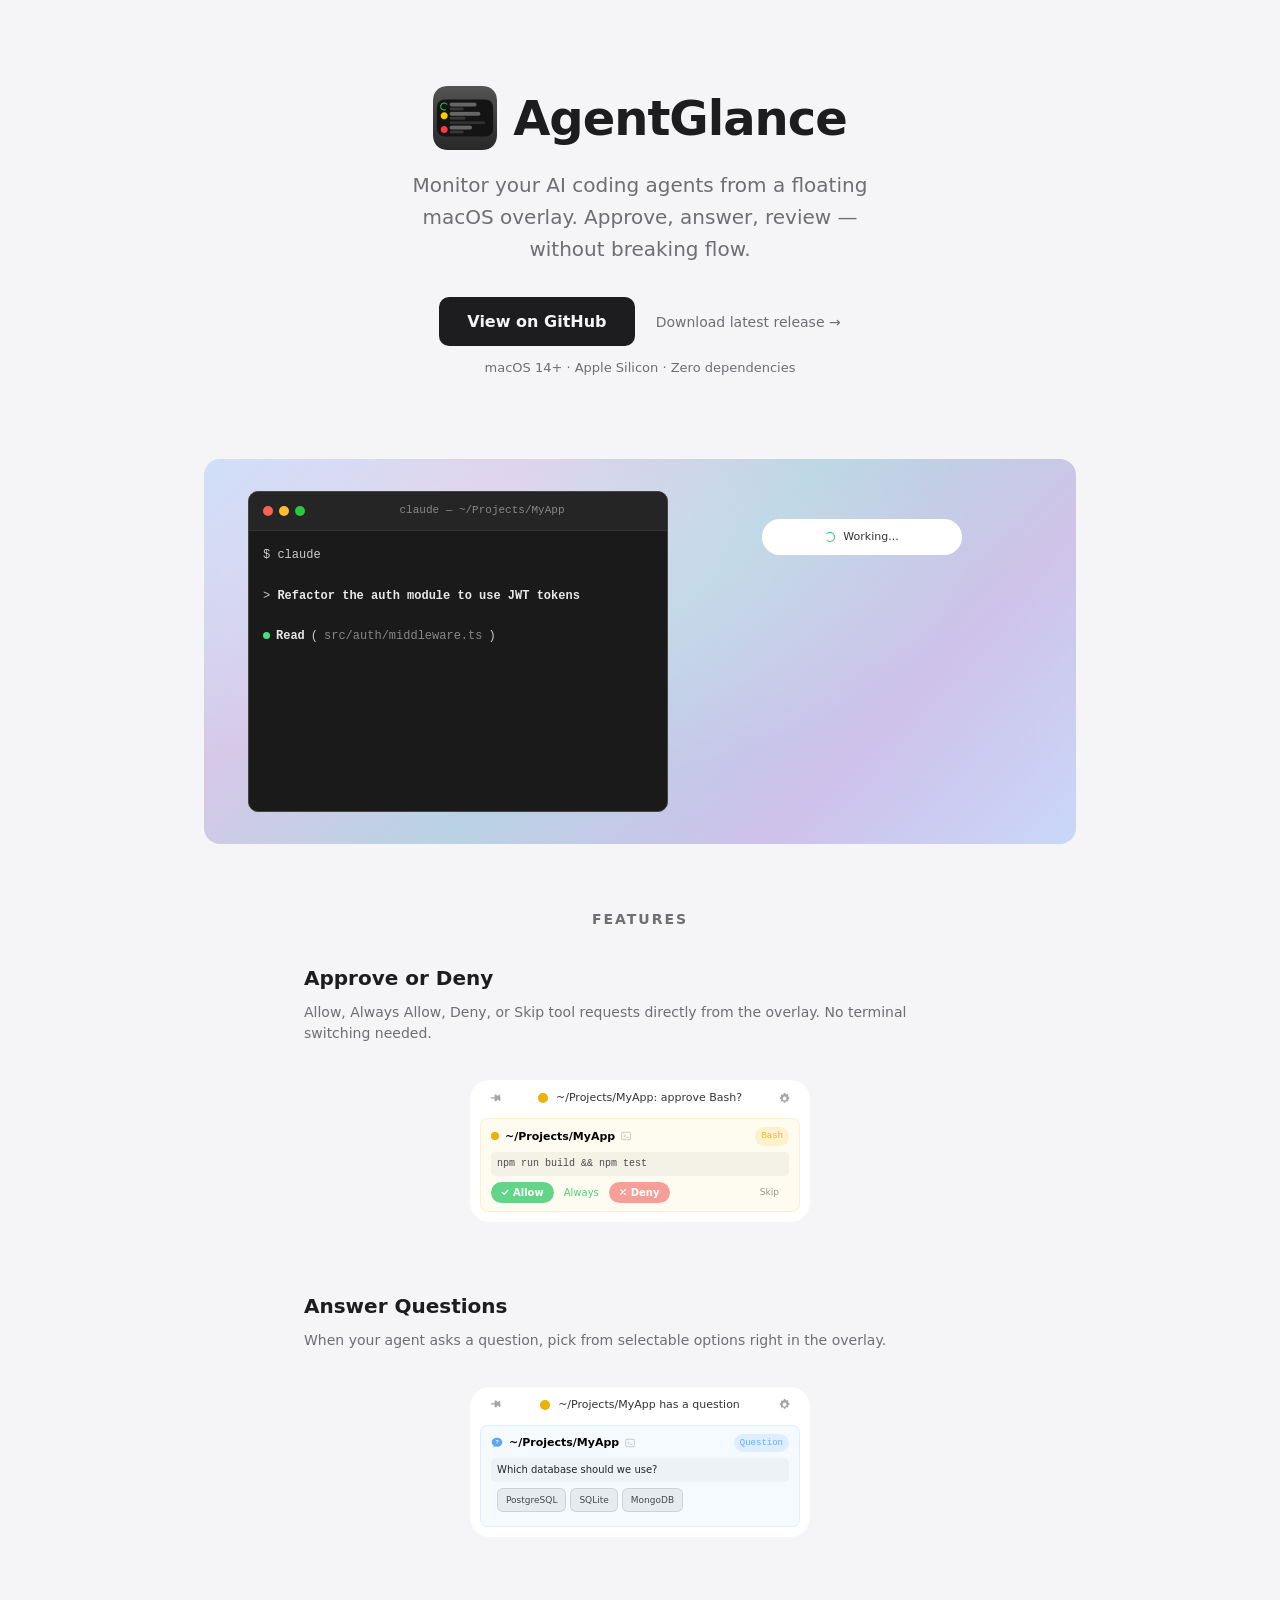
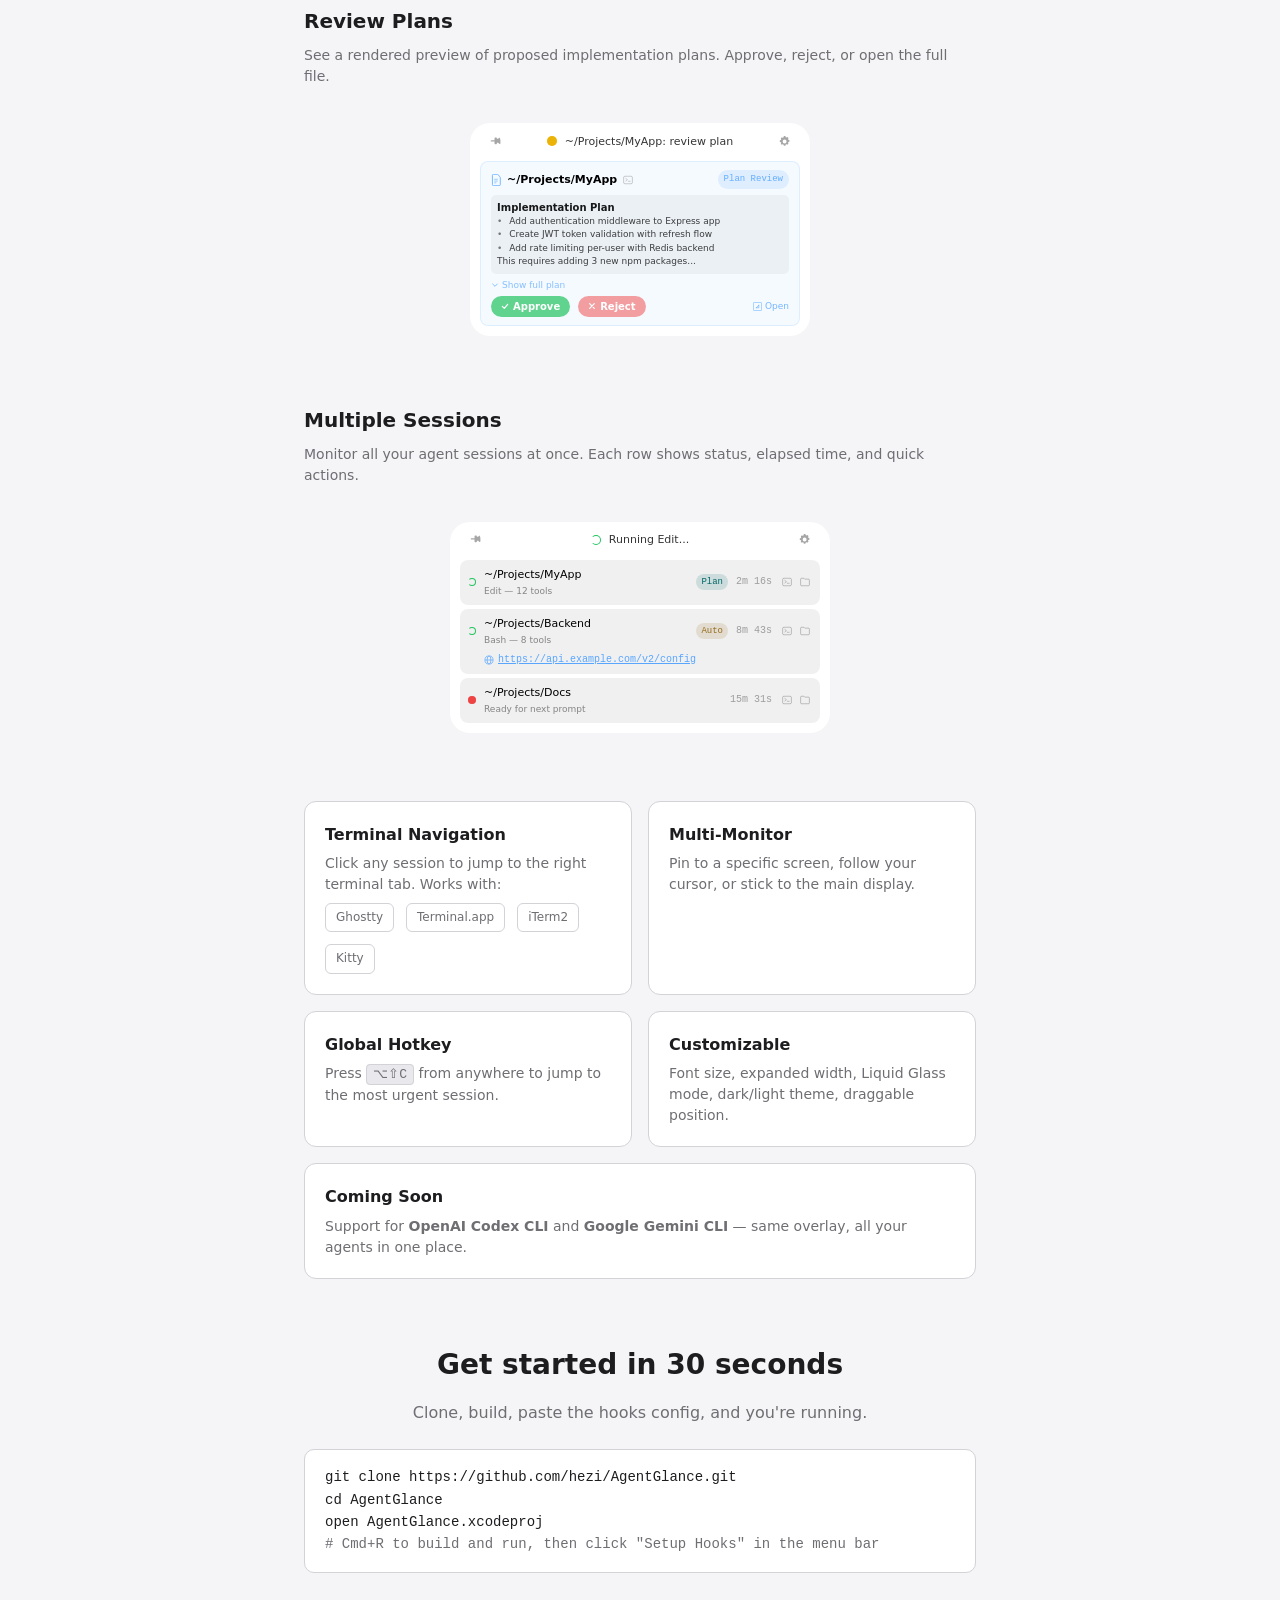
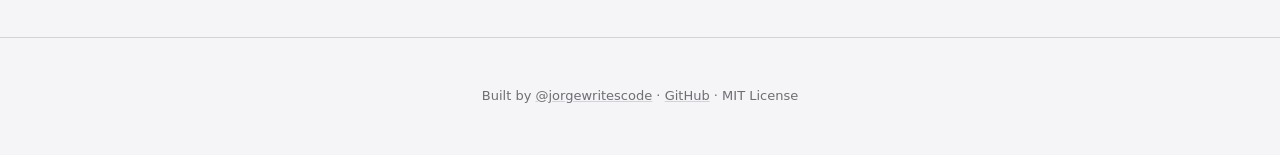
==== docs/index.html @ ebcf7a9c "Add interactive walkthrough and live demos to website" ====
<!DOCTYPE html>
<html lang="en">
<head>
    <meta charset="UTF-8">
    <meta name="viewport" content="width=device-width, initial-scale=1.0">
    <title>AgentGlance — Monitor your AI coding agents</title>
    <meta name="description" content="A macOS overlay for monitoring AI coding agents in real time. Approve tools, answer questions, review plans — all without leaving your flow.">
    <meta property="og:title" content="AgentGlance">
    <meta property="og:description" content="Monitor your AI coding agents from a floating macOS overlay.">
    <meta property="og:image" content="https://agentglance.app/icon.png">
    <meta property="og:url" content="https://agentglance.app">
    <meta name="twitter:card" content="summary">
    <link rel="icon" type="image/png" href="icon.png">
    <style>
        /* ── Page theme ── */
        :root {
            --bg: #0a0a0a;
            --fg: #e8e8e8;
            --muted: #888;
            --accent-green: #34c759;
            --accent-yellow: #ffd60a;
            --accent-red: #ff453a;
            --accent-blue: #0a84ff;
            --card-bg: #141414;
            --card-border: #222;
            --kbd-bg: #222;
            --max-width: 720px;
        }

        @media (prefers-color-scheme: light) {
            :root {
                --bg: #f5f5f7;
                --fg: #1d1d1f;
                --muted: #6e6e73;
                --accent-green: #28a745;
                --accent-yellow: #e6a700;
                --accent-red: #d93025;
                --accent-blue: #0066cc;
                --card-bg: #ffffff;
                --card-border: #d2d2d7;
                --kbd-bg: #e8e8ed;
            }
        }

        * { margin: 0; padding: 0; box-sizing: border-box; }

        body {
            font-family: -apple-system, BlinkMacSystemFont, 'SF Pro Display', 'Segoe UI', system-ui, sans-serif;
            background: var(--bg);
            color: var(--fg);
            line-height: 1.6;
            -webkit-font-smoothing: antialiased;
        }

        /* ── Hero ── */
        .hero {
            text-align: center;
            padding: 80px 24px 48px;
            max-width: var(--max-width);
            margin: 0 auto;
        }

        .hero-title {
            display: flex;
            align-items: center;
            justify-content: center;
            gap: 16px;
            margin-bottom: 12px;
        }

        .hero img.icon {
            width: 64px;
            height: 64px;
            border-radius: 14px;
        }

        .hero h1 {
            font-size: 48px;
            font-weight: 700;
            letter-spacing: -1px;
        }

        .hero .tagline {
            font-size: 20px;
            color: var(--muted);
            max-width: 480px;
            margin: 0 auto 32px;
        }

        .hero .cta {
            display: inline-flex;
            align-items: center;
            gap: 8px;
            background: var(--fg);
            color: var(--bg);
            padding: 12px 28px;
            border-radius: 10px;
            font-size: 16px;
            font-weight: 600;
            text-decoration: none;
            transition: opacity 0.2s;
        }
        .hero .cta:hover { opacity: 0.85; }

        .hero .cta-secondary {
            display: inline-flex;
            align-items: center;
            gap: 6px;
            color: var(--muted);
            font-size: 14px;
            text-decoration: none;
            margin-left: 16px;
            transition: color 0.2s;
        }
        .hero .cta-secondary:hover { color: var(--fg); }

        .hero .platform {
            display: block;
            font-size: 13px;
            color: var(--muted);
            margin-top: 12px;
        }

        /* ── Hero walkthrough ── */
        .hero-stage {
            max-width: 920px;
            margin: 0 auto;
            padding: 32px 24px 0;
        }

        .hero-wallpaper {
            background: linear-gradient(135deg, #1e3a5f 0%, #2d1b4e 25%, #1a3344 50%, #2b2145 75%, #1e3a5f 100%);
            border-radius: 16px;
            padding: 32px 28px;
            position: relative;
            overflow: hidden;
        }
        /* Subtle noise/depth overlay */
        .hero-wallpaper::before {
            content: '';
            position: absolute;
            inset: 0;
            background: radial-gradient(ellipse at 30% 20%, rgba(100,180,255,0.08) 0%, transparent 60%),
                        radial-gradient(ellipse at 70% 80%, rgba(180,100,255,0.06) 0%, transparent 60%);
            pointer-events: none;
        }

        @media (prefers-color-scheme: light) {
            .hero-wallpaper {
                background: linear-gradient(135deg, #c9daf8 0%, #d5c8e8 25%, #b8d4e3 50%, #cfc3e8 75%, #c9daf8 100%);
            }
            .hero-wallpaper::before {
                background: radial-gradient(ellipse at 30% 20%, rgba(255,255,255,0.3) 0%, transparent 60%),
                            radial-gradient(ellipse at 70% 80%, rgba(200,180,255,0.15) 0%, transparent 60%);
            }
        }

        .hero-walkthrough {
            display: flex;
            justify-content: center;
            align-items: flex-start;
            gap: 24px;
            position: relative;
        }

        @media (max-width: 700px) {
            .hero-walkthrough {
                flex-direction: column;
                align-items: center;
                gap: 16px;
            }
            .hero-wallpaper { padding: 20px 16px; }
        }

        /* Fake terminal */
        .fake-term {
            width: 420px;
            background: #1a1a1a;
            border-radius: 10px;
            border: 1px solid #333;
            overflow: hidden;
            flex-shrink: 0;
        }
        @media (prefers-color-scheme: light) {
            .fake-term { background: #1a1a1a; border-color: #444; } /* terminal stays dark */
        }

        .fake-term-bar {
            display: flex;
            align-items: center;
            gap: 6px;
            padding: 10px 14px;
            background: #252525;
            border-bottom: 1px solid #333;
        }
        .fake-term-dot {
            width: 10px; height: 10px; border-radius: 50%;
        }
        .fake-term-dot.red { background: #ff5f57; }
        .fake-term-dot.yellow { background: #febc2e; }
        .fake-term-dot.green { background: #28c840; }
        .fake-term-title {
            flex: 1;
            text-align: center;
            font-size: 11px;
            color: #888;
            font-family: 'SF Mono', ui-monospace, monospace;
        }

        .fake-term-body {
            padding: 14px;
            font-family: 'SF Mono', ui-monospace, monospace;
            font-size: 12px;
            line-height: 1.7;
            color: #ccc;
            height: 280px;
            overflow-y: auto;
            scrollbar-width: none; /* Firefox */
        }
        .fake-term-body::-webkit-scrollbar { display: none; } /* Chrome/Safari */
        .fake-term-body .prompt { color: #ccc; }
        .fake-term-body .dim { color: #555; }
        .fake-term-body .blue { color: #60a5fa; }
        .fake-term-body .green { color: #4ade80; }
        .fake-term-body .yellow { color: #facc15; }
        .fake-term-body .white { color: #e8e8e8; font-weight: 600; }
        .fake-term-body .indent { padding-left: 20px; }
        .fake-term-body .result { color: #777; padding-left: 24px; }

        /* Green bullet for tool calls (matches Claude Code) */
        .fake-term-body .tool-line {
            display: flex; align-items: baseline; gap: 6px;
        }
        .fake-term-body .tool-dot {
            width: 7px; height: 7px; border-radius: 50%;
            background: #4ade80; flex-shrink: 0;
            margin-top: 2px;
        }
        .fake-term-body .tool-dot.blue { background: #60a5fa; }
        .fake-term-body .tool-name { color: #e8e8e8; font-weight: 600; }
        .fake-term-body .tool-detail { color: #888; }

        /* Claude response bullet */
        .fake-term-body .response-line {
            display: flex; align-items: baseline; gap: 6px;
        }
        .fake-term-body .resp-dot {
            width: 7px; height: 7px; border-radius: 50%;
            background: #e8e8e8; flex-shrink: 0;
            margin-top: 2px;
        }

        /* Permission box */
        .fake-term-body .perm-box {
            border: 1px solid rgba(100, 200, 255, 0.3);
            border-radius: 6px;
            padding: 8px 10px;
            margin: 4px 0;
        }
        .fake-term-body .perm-title { color: #facc15; font-weight: 600; }
        .fake-term-body .perm-desc { color: #777; font-size: 11px; }
        .fake-term-body .perm-opt { color: #ccc; }
        .fake-term-body .perm-opt .sel { color: #fff; font-weight: 600; }
        .fake-term-body .perm-opt .arrow { color: #4ade80; }
        .fake-term-body .perm-hint { color: #555; font-size: 11px; }

        /* Question box */
        .fake-term-body .q-line { color: #60a5fa; }
        .fake-term-body .q-opt { color: #ccc; padding-left: 12px; }
        .fake-term-body .q-opt .check { color: #4ade80; }
        .fake-term-body .q-hint { color: #555; font-size: 11px; }

        .fake-term-body .cursor {
            display: inline-block;
            width: 7px; height: 14px;
            background: #ccc;
            animation: blink 1s step-end infinite;
            vertical-align: text-bottom;
            margin-left: 2px;
        }
        @keyframes blink { 50% { opacity: 0; } }

        .hero-pill-col {
            display: flex;
            flex-direction: column;
            align-items: center;
            padding-top: 28px; /* align with terminal content area */
        }

        .hero-hint {
            font-size: 11px;
            color: var(--muted);
            margin-top: 12px;
            text-align: center;
            opacity: 0;
            transition: opacity 0.5s;
        }
        .hero-hint.visible { opacity: 1; }

        /* ── Features ── */
        .features {
            max-width: var(--max-width);
            margin: 0 auto;
            padding: 64px 24px;
        }

        .features > h2 {
            font-size: 14px;
            text-transform: uppercase;
            letter-spacing: 2px;
            color: var(--muted);
            margin-bottom: 32px;
            text-align: center;
        }

        .feature-section {
            margin-bottom: 48px;
        }

        .feature-section h3 {
            font-size: 20px;
            font-weight: 600;
            margin-bottom: 8px;
        }

        .feature-section p {
            font-size: 14px;
            color: var(--muted);
            line-height: 1.5;
            margin-bottom: 16px;
        }

        .feature-demo {
            display: flex;
            justify-content: center;
            padding: 20px 0;
        }

        /* ── Feature grid (for non-demo features) ── */
        .feature-grid {
            display: grid;
            grid-template-columns: 1fr 1fr;
            gap: 16px;
            margin-top: 32px;
        }

        .feature-card {
            background: var(--card-bg);
            border: 1px solid var(--card-border);
            border-radius: 12px;
            padding: 20px;
        }

        .feature-card h3 {
            font-size: 16px;
            font-weight: 600;
            margin-bottom: 6px;
        }

        .feature-card p {
            font-size: 14px;
            color: var(--muted);
            line-height: 1.5;
        }

        .feature-card.wide { grid-column: 1 / -1; }

        .terminals {
            display: flex;
            gap: 12px;
            flex-wrap: wrap;
            margin-top: 8px;
        }

        .terminal-badge {
            font-size: 12px;
            color: var(--muted);
            background: var(--card-bg);
            padding: 4px 10px;
            border-radius: 6px;
            border: 1px solid var(--card-border);
        }

        kbd {
            background: var(--kbd-bg);
            padding: 2px 6px;
            border-radius: 4px;
            font-size: 13px;
            border: 1px solid var(--card-border);
        }

        /* ── Setup ── */
        .setup {
            max-width: var(--max-width);
            margin: 0 auto;
            padding: 0 24px 64px;
            text-align: center;
        }

        .setup h2 {
            font-size: 28px;
            font-weight: 700;
            margin-bottom: 12px;
        }

        .setup p {
            color: var(--muted);
            font-size: 16px;
            margin-bottom: 24px;
        }

        .setup code {
            display: block;
            background: var(--card-bg);
            border: 1px solid var(--card-border);
            border-radius: 10px;
            padding: 16px 20px;
            font-family: 'SF Mono', 'Fira Code', monospace;
            font-size: 14px;
            color: var(--fg);
            text-align: left;
            overflow-x: auto;
        }

        footer {
            text-align: center;
            padding: 48px 24px;
            border-top: 1px solid var(--card-border);
            color: var(--muted);
            font-size: 13px;
        }
        footer a {
            color: var(--muted);
            text-decoration: underline;
            text-decoration-color: var(--card-border);
        }
        footer a:hover { color: var(--fg); }

        @media (max-width: 600px) {
            .hero h1 { font-size: 32px; }
            .hero .tagline { font-size: 16px; }
            .feature-grid { grid-template-columns: 1fr; }
            .hero .cta-secondary { display: block; margin: 12px 0 0; }
        }

        /* ═══════════════════════════════════════════════
           AgentGlance Pill Component
           ═══════════════════════════════════════════════ */
        .ag { --pill-fg: 255,255,255; --pill-bg: #000; }
        @media (prefers-color-scheme: light) {
            .ag { --pill-fg: 0,0,0; --pill-bg: #fff; }
        }

        .ag .sf { display: inline-flex; align-items: center; justify-content: center; flex-shrink: 0; }
        .ag .sf svg { display: block; }

        .ag-wrap {
            display: inline-flex;
            flex-direction: column;
            align-items: center;
        }

        .ag-pill {
            display: flex;
            align-items: center;
            justify-content: center;
            height: 36px;
            padding: 0 16px;
            border-radius: 18px;
            background: var(--pill-bg);
            cursor: pointer;
            transition: width 0.35s cubic-bezier(0.4,0,0.2,1),
                        border-radius 0.35s cubic-bezier(0.4,0,0.2,1);
            overflow: hidden;
            user-select: none;
            position: relative;
            z-index: 2;
        }
        .ag-pill.expanded {
            border-radius: 20px 20px 0 0;
        }

        .ag-pill-header {
            position: relative;
            display: flex;
            align-items: center;
            justify-content: center;
            width: 100%;
            height: 100%;
        }

        .ag-pill-label {
            display: flex;
            align-items: center;
            gap: 8px;
            white-space: nowrap;
        }
        .ag-pill-label .text {
            font-size: 11px;
            font-weight: 500;
            color: rgba(var(--pill-fg),0.8);
        }

        .ag-pill-buttons {
            position: absolute;
            left: 0; right: 0;
            display: flex;
            justify-content: space-between;
            align-items: center;
            opacity: 0;
            pointer-events: none;
            transition: opacity 0.2s;
        }
        .ag-pill.expanded .ag-pill-buttons {
            opacity: 1;
            pointer-events: auto;
        }

        .ag-pill-btn {
            background: none;
            border: none;
            color: rgba(var(--pill-fg),0.35);
            cursor: pointer;
            padding: 4px;
            display: flex;
            align-items: center;
            transition: color 0.15s;
        }
        .ag-pill-btn:hover { color: rgba(var(--pill-fg),0.6); }
        .ag-pill-btn.pinned { color: #58a6ff; }
        .ag-pill-btn svg { fill: currentColor; }

        .ag-panel {
            background: var(--pill-bg);
            border-radius: 0 0 20px 20px;
            padding: 2px 10px 10px;
            display: flex;
            flex-direction: column;
            gap: 4px;
            max-height: 0;
            overflow: hidden;
            opacity: 0;
            transition: max-height 0.35s cubic-bezier(0.4,0,0.2,1), opacity 0.25s ease;
            z-index: 1;
        }
        .ag-panel.visible { max-height: 600px; opacity: 1; }

        /* ── Rows ── */
        .ag .session-row {
            display: flex; flex-direction: column; gap: 4px;
            padding: 6px 8px; border-radius: 8px;
            background: rgba(var(--pill-fg),0.06);
            cursor: pointer; transition: background 0.15s;
        }
        .ag .session-row:hover { background: rgba(var(--pill-fg),0.1); }

        .ag .session-row-main { display: flex; align-items: center; gap: 8px; }
        .ag .session-info { flex: 1; min-width: 0; display: flex; flex-direction: column; gap: 1px; }
        .ag .session-name { font-size: 11px; font-weight: 500; color: rgba(var(--pill-fg),1); white-space: nowrap; overflow: hidden; text-overflow: ellipsis; }
        .ag .session-detail { font-size: 9px; color: rgba(var(--pill-fg),0.45); white-space: nowrap; overflow: hidden; text-overflow: ellipsis; }
        .ag .session-time { font-size: 10px; font-family: 'SF Mono', ui-monospace, monospace; color: rgba(var(--pill-fg),0.35); white-space: nowrap; }

        .ag .session-actions { display: flex; gap: 4px; align-items: center; }
        .ag .session-actions button {
            background: none; border: none; color: rgba(var(--pill-fg),0.3);
            cursor: pointer; padding: 2px; display: flex; align-items: center; transition: color 0.15s;
        }
        .ag .session-actions button:hover { color: rgba(var(--pill-fg),0.6); }
        .ag .session-actions button svg { fill: currentColor; }

        .ag .session-url {
            display: flex; align-items: center; gap: 4px;
            font-size: 10px; font-family: 'SF Mono', ui-monospace, monospace;
            color: #58a6ff; text-decoration: underline; cursor: pointer; padding-left: 16px;
        }
        .ag .session-url svg { fill: #58a6ff; }

        .ag .mode-badge {
            font-size: 9px; font-weight: 500;
            font-family: 'SF Mono', ui-monospace, monospace;
            padding: 1px 5px; border-radius: 99px; white-space: nowrap;
        }
        .ag .mode-badge.plan { color: rgb(0,102,102); background: rgba(0,102,102,0.15); }
        .ag .mode-badge.auto { color: rgb(150,108,30); background: rgba(150,108,30,0.15); }

        /* Approval */
        .ag .approval-row {
            padding: 8px 10px; border-radius: 8px;
            background: rgba(234,179,8,0.06);
            border: 0.5px solid rgba(234,179,8,0.15);
            display: flex; flex-direction: column; gap: 6px;
        }
        .ag .approval-header { display: flex; align-items: center; gap: 6px; }
        .ag .approval-name { font-size: 11px; font-weight: 600; color: rgba(var(--pill-fg),1); }
        .ag .header-terminal { color: rgba(var(--pill-fg),0.25); display: flex; align-items: center; }
        .ag .header-terminal svg { fill: currentColor; }

        .ag .tool-badge {
            font-size: 9px; font-weight: 500; font-family: 'SF Mono', ui-monospace, monospace;
            padding: 2px 6px; border-radius: 99px; margin-left: auto;
        }
        .ag .tool-badge.yellow { color: rgba(234,179,8,0.9); background: rgba(234,179,8,0.15); }
        .ag .tool-badge.blue { color: rgba(88,166,255,0.9); background: rgba(88,166,255,0.15); }

        .ag .tool-summary {
            font-size: 10px; font-family: 'SF Mono', ui-monospace, monospace;
            color: rgba(var(--pill-fg),0.7); padding: 4px 6px; border-radius: 5px;
            background: rgba(var(--pill-fg),0.04);
            white-space: nowrap; overflow: hidden; text-overflow: ellipsis;
        }

        .ag .approval-actions { display: flex; align-items: center; gap: 6px; }

        .ag .btn {
            display: inline-flex; align-items: center; gap: 4px;
            border: none; border-radius: 99px; padding: 5px 10px;
            font-size: 10px; font-weight: 600; cursor: pointer;
            transition: filter 0.15s; white-space: nowrap; font-family: inherit;
        }
        .ag .btn:hover { filter: brightness(1.15); }
        .ag .btn svg { fill: currentColor; }

        .ag .btn-allow { background: rgba(34,197,94,0.7); color: #fff; }
        .ag .btn-always { background: none; color: rgba(34,197,94,0.8); font-weight: 500; padding: 5px 4px; }
        .ag .btn-deny { background: rgba(239,68,68,0.5); color: #fff; }
        .ag .btn-skip { background: none; color: rgba(var(--pill-fg),0.4); font-size: 9px; font-weight: 500; margin-left: auto; }
        .ag .btn-approve { background: rgba(34,197,94,0.7); color: #fff; }
        .ag .btn-reject { background: rgba(239,68,68,0.5); color: #fff; }
        .ag .btn-submit { background: rgba(88,166,255,0.7); color: #fff; }

        /* Question */
        .ag .question-row {
            padding: 8px 10px; border-radius: 8px;
            background: rgba(88,166,255,0.06);
            border: 0.5px solid rgba(88,166,255,0.15);
            display: flex; flex-direction: column; gap: 6px;
        }
        .ag .question-header { display: flex; align-items: center; gap: 6px; }
        .ag .question-icon { color: #58a6ff; display: flex; align-items: center; }
        .ag .question-icon svg { fill: currentColor; }
        .ag .question-text {
            font-size: 10px; font-weight: 500; color: rgba(var(--pill-fg),0.85);
            padding: 4px 6px; border-radius: 5px; background: rgba(var(--pill-fg),0.03);
        }
        .ag .option-chips { display: flex; flex-wrap: wrap; gap: 4px; padding: 0 6px; }
        .ag .option-chip {
            font-size: 9px; padding: 4px 8px; border-radius: 6px;
            background: rgba(var(--pill-fg),0.06);
            border: 0.5px solid rgba(var(--pill-fg),0.1);
            color: rgba(var(--pill-fg),0.7);
            cursor: pointer; transition: all 0.15s; user-select: none;
        }
        .ag .option-chip:hover { background: rgba(var(--pill-fg),0.1); }
        .ag .option-chip.selected {
            background: rgba(88,166,255,0.7); border-color: #58a6ff;
            color: #fff; font-weight: 600;
        }

        /* Plan */
        .ag .plan-row {
            padding: 8px 10px; border-radius: 8px;
            background: rgba(88,166,255,0.06);
            border: 0.5px solid rgba(88,166,255,0.15);
            display: flex; flex-direction: column; gap: 6px;
        }
        .ag .plan-icon { color: #58a6ff; display: flex; align-items: center; }
        .ag .plan-icon svg { fill: currentColor; }
        .ag .plan-preview {
            font-size: 9px; color: rgba(var(--pill-fg),0.75);
            padding: 5px 6px; border-radius: 5px; background: rgba(var(--pill-fg),0.04); line-height: 1.5;
        }
        .ag .plan-preview .heading { font-weight: 600; color: rgba(var(--pill-fg),0.9); font-size: 10px; }
        .ag .plan-preview .bullet { color: rgba(var(--pill-fg),0.5); margin-right: 4px; }
        .ag .plan-actions { display: flex; align-items: center; gap: 8px; }
        .ag .btn-open {
            background: none; border: none; color: rgba(88,166,255,0.8);
            font-size: 9px; font-weight: 500; cursor: pointer; margin-left: auto;
            display: flex; align-items: center; gap: 3px; font-family: inherit;
        }
        .ag .btn-open svg { fill: currentColor; }
        .ag .show-plan-btn {
            background: none; border: none; color: rgba(88,166,255,0.7);
            font-size: 9px; font-weight: 500; cursor: pointer;
            display: flex; align-items: center; gap: 3px; padding: 0; font-family: inherit;
        }
        .ag .show-plan-btn svg { fill: currentColor; }

        /* Indicators */
        .ag .indicator { width: 10px; height: 10px; flex-shrink: 0; }
        .ag .indicator-small { width: 8px; height: 8px; flex-shrink: 0; }

        @keyframes ag-spin { 0% { transform: rotate(0deg); } 100% { transform: rotate(360deg); } }
        .ag .spinner {
            border-radius: 50%;
            border: 1.5px solid transparent;
            border-top-color: #22c55e; border-right-color: #22c55e; border-bottom-color: #22c55e;
            border-left-color: transparent;
            animation: ag-spin 0.8s linear infinite;
        }

        @keyframes ag-pulse { 0%,100% { transform: scale(1); opacity: 1; } 50% { transform: scale(1.6); opacity: 0.3; } }
        .ag .pulse { position: relative; border-radius: 50%; }
        .ag .pulse::after {
            content: ''; position: absolute; inset: 0; border-radius: 50%;
            animation: ag-pulse 1s ease-in-out infinite;
        }
        .ag .pulse-yellow { background: #eab308; }
        .ag .pulse-yellow::after { background: rgba(234,179,8,0.3); }
        .ag .pulse-red { background: #ef4444; }
        .ag .pulse-red::after { background: rgba(239,68,68,0.3); }
        .ag .dot-gray { border-radius: 50%; background: #6b7280; }
    </style>
</head>
<body>

    <section class="hero">
        <div class="hero-title">
            <img src="icon.png" alt="AgentGlance" class="icon">
            <h1>AgentGlance</h1>
        </div>
        <p class="tagline">Monitor your AI coding agents from a floating macOS overlay. Approve, answer, review — without breaking flow.</p>
        <a href="https://github.com/hezi/AgentGlance" class="cta">View on GitHub</a>
        <a href="https://github.com/hezi/AgentGlance/releases" class="cta-secondary">Download latest release &rarr;</a>
        <span class="platform">macOS 14+ &middot; Apple Silicon &middot; Zero dependencies</span>
    </section>

    <!-- Hero: interactive walkthrough -->
    <div class="hero-stage">
        <div class="hero-wallpaper">
            <div class="hero-walkthrough">
                <div class="fake-term">
                    <div class="fake-term-bar">
                        <div class="fake-term-dot red"></div>
                        <div class="fake-term-dot yellow"></div>
                        <div class="fake-term-dot green"></div>
                        <div class="fake-term-title">claude — ~/Projects/MyApp</div>
                    </div>
                    <div class="fake-term-body" id="term-body"></div>
                </div>
                <div class="hero-pill-col">
                    <div class="ag" id="hero-pill"></div>
                    <div class="hero-hint" id="hero-hint"></div>
                </div>
            </div>
        </div>
    </div>

    <section class="features">
        <h2>Features</h2>

        <!-- Approve or Deny -->
        <div class="feature-section">
            <h3>Approve or Deny</h3>
            <p>Allow, Always Allow, Deny, or Skip tool requests directly from the overlay. No terminal switching needed.</p>
            <div class="feature-demo">
                <div class="ag" id="demo-approval"></div>
            </div>
        </div>

        <!-- Answer Questions -->
        <div class="feature-section">
            <h3>Answer Questions</h3>
            <p>When your agent asks a question, pick from selectable options right in the overlay.</p>
            <div class="feature-demo">
                <div class="ag" id="demo-question"></div>
            </div>
        </div>

        <!-- Review Plans -->
        <div class="feature-section">
            <h3>Review Plans</h3>
            <p>See a rendered preview of proposed implementation plans. Approve, reject, or open the full file.</p>
            <div class="feature-demo">
                <div class="ag" id="demo-plan"></div>
            </div>
        </div>

        <!-- Multi-session -->
        <div class="feature-section">
            <h3>Multiple Sessions</h3>
            <p>Monitor all your agent sessions at once. Each row shows status, elapsed time, and quick actions.</p>
            <div class="feature-demo">
                <div class="ag" id="demo-multi"></div>
            </div>
        </div>

        <!-- Other features grid -->
        <div class="feature-grid">
            <div class="feature-card">
                <h3>Terminal Navigation</h3>
                <p>Click any session to jump to the right terminal tab. Works with:</p>
                <div class="terminals">
                    <span class="terminal-badge">Ghostty</span>
                    <span class="terminal-badge">Terminal.app</span>
                    <span class="terminal-badge">iTerm2</span>
                    <span class="terminal-badge">Kitty</span>
                </div>
            </div>
            <div class="feature-card">
                <h3>Multi-Monitor</h3>
                <p>Pin to a specific screen, follow your cursor, or stick to the main display.</p>
            </div>
            <div class="feature-card">
                <h3>Global Hotkey</h3>
                <p>Press <kbd>&#x2325;&#x21E7;C</kbd> from anywhere to jump to the most urgent session.</p>
            </div>
            <div class="feature-card">
                <h3>Customizable</h3>
                <p>Font size, expanded width, Liquid Glass mode, dark/light theme, draggable position.</p>
            </div>
            <div class="feature-card wide">
                <h3>Coming Soon</h3>
                <p>Support for <strong>OpenAI Codex CLI</strong> and <strong>Google Gemini CLI</strong> — same overlay, all your agents in one place.</p>
            </div>
        </div>
    </section>

    <section class="setup">
        <h2>Get started in 30 seconds</h2>
        <p>Clone, build, paste the hooks config, and you're running.</p>
        <code>
git clone https://github.com/hezi/AgentGlance.git<br>
cd AgentGlance<br>
open AgentGlance.xcodeproj<br>
<span style="color: var(--muted)"># Cmd+R to build and run, then click "Setup Hooks" in the menu bar</span>
        </code>
    </section>

    <footer>
        <p>
            Built by <a href="https://x.com/jorgewritescode">@jorgewritescode</a> &middot;
            <a href="https://github.com/hezi/AgentGlance">GitHub</a> &middot;
            MIT License
        </p>
    </footer>

<script>
// ═══════════════════════════════════════════════
// AgentGlance Pill Component
// ═══════════════════════════════════════════════

const SF = {
  pin:      `<svg width="11" height="11" viewBox="0 0 16 16"><path d="M9.828 1.172a1 1 0 0 1 1.414 0l3.586 3.586a1 1 0 0 1-.707 1.707L12 6.586l-1.293 1.293.707.707a1 1 0 0 1 0 1.414l-1 1a1 1 0 0 1-1.414 0L7 9l-3.293 3.293a1 1 0 0 1-1.414-1.414L5.586 7.586 3.586 5.586a1 1 0 0 1 0-1.414l1-1a1 1 0 0 1 1.414 0l.707.707L8 2.586l-.121-2.121a1 1 0 0 1 .707-1.707l1.242.414z"/></svg>`,
  pinFill:  `<svg width="11" height="11" viewBox="0 0 16 16"><path d="M9.828 1.172a1 1 0 0 1 1.414 0l3.586 3.586a1 1 0 0 1-.707 1.707L12 6.586l-1.293 1.293.707.707a1 1 0 0 1 0 1.414l-1 1a1 1 0 0 1-1.414 0L7 9l-3.293 3.293a1 1 0 0 1-1.414-1.414L5.586 7.586 3.586 5.586a1 1 0 0 1 0-1.414l1-1a1 1 0 0 1 1.414 0l.707.707L8 2.586l-.121-2.121a1 1 0 0 1 .707-1.707l1.242.414z"/></svg>`,
  gear:     `<svg width="11" height="11" viewBox="0 0 20 20"><path d="M11.078 0c.294 0 .557.183.656.46l.573 1.608c.347.13.68.29.997.476l1.588-.636a.694.694 0 0 1 .774.2l1.226 1.226a.694.694 0 0 1 .2.774l-.636 1.588c.187.317.346.65.476.997l1.608.573a.694.694 0 0 1 .46.656v1.734a.694.694 0 0 1-.46.656l-1.608.573c-.13.347-.29.68-.476.997l.636 1.588a.694.694 0 0 1-.2.774l-1.226 1.226a.694.694 0 0 1-.774.2l-1.588-.636c-.317.187-.65.346-.997.476l-.573 1.608a.694.694 0 0 1-.656.46H9.344a.694.694 0 0 1-.656-.46l-.573-1.608a6.3 6.3 0 0 1-.997-.476l-1.588.636a.694.694 0 0 1-.774-.2L3.53 14.844a.694.694 0 0 1-.2-.774l.636-1.588a6.3 6.3 0 0 1-.476-.997L1.882 10.912a.694.694 0 0 1-.46-.656V8.522c0-.294.183-.557.46-.656l1.608-.573c.13-.347.29-.68.476-.997l-.636-1.588a.694.694 0 0 1 .2-.774L4.756 2.708a.694.694 0 0 1 .774-.2l1.588.636c.317-.187.65-.346.997-.476L8.688.46A.694.694 0 0 1 9.344 0h1.734zM10.211 6.5a3.5 3.5 0 1 0 0 7 3.5 3.5 0 0 0 0-7z"/></svg>`,
  terminal: `<svg width="10" height="10" viewBox="0 0 16 16"><rect x="1" y="2" width="14" height="12" rx="2" fill="none" stroke="currentColor" stroke-width="1.2"/><path d="M4.5 5.5l2.5 2-2.5 2" fill="none" stroke="currentColor" stroke-width="1.2" stroke-linecap="round" stroke-linejoin="round"/><line x1="8.5" y1="10" x2="11.5" y2="10" stroke="currentColor" stroke-width="1.2" stroke-linecap="round"/></svg>`,
  folder:   `<svg width="10" height="10" viewBox="0 0 16 16"><path d="M1 3.5A1.5 1.5 0 0 1 2.5 2h3.172a1.5 1.5 0 0 1 1.06.44l.828.828a.5.5 0 0 0 .354.146H13.5A1.5 1.5 0 0 1 15 4.914V12.5A1.5 1.5 0 0 1 13.5 14h-11A1.5 1.5 0 0 1 1 12.5v-9z" fill="none" stroke="currentColor" stroke-width="1.2"/></svg>`,
  check:    `<svg width="8" height="8" viewBox="0 0 12 12"><path d="M2 6.5l3 3 5-6" fill="none" stroke="currentColor" stroke-width="1.8" stroke-linecap="round" stroke-linejoin="round"/></svg>`,
  xmark:    `<svg width="8" height="8" viewBox="0 0 12 12"><path d="M2.5 2.5l7 7M9.5 2.5l-7 7" fill="none" stroke="currentColor" stroke-width="1.8" stroke-linecap="round"/></svg>`,
  checkCircle: `<svg width="10" height="10" viewBox="0 0 16 16"><circle cx="8" cy="8" r="7" fill="#22c55e"/><path d="M4.5 8l2.5 2.5 4.5-5" fill="none" stroke="white" stroke-width="1.5" stroke-linecap="round" stroke-linejoin="round"/></svg>`,
  questionBubble: `<svg width="12" height="12" viewBox="0 0 16 16"><path d="M8 1C4.134 1 1 3.686 1 7c0 1.886 1.075 3.555 2.737 4.622L3 14l3.078-1.538C6.7 12.82 7.336 13 8 13c3.866 0 7-2.686 7-6s-3.134-6-7-6z" fill="currentColor"/><text x="8" y="9.5" text-anchor="middle" font-size="7" font-weight="bold" fill="white" font-family="-apple-system,sans-serif">?</text></svg>`,
  docText:  `<svg width="10" height="12" viewBox="0 0 14 16"><path d="M2 1.5A1.5 1.5 0 0 1 3.5 0h5.086a1.5 1.5 0 0 1 1.06.44l2.915 2.914A1.5 1.5 0 0 1 13 4.414V14.5A1.5 1.5 0 0 1 11.5 16h-8A1.5 1.5 0 0 1 2 14.5v-13z" fill="none" stroke="currentColor" stroke-width="1.1"/><line x1="4.5" y1="7" x2="9.5" y2="7" stroke="currentColor" stroke-width="0.8"/><line x1="4.5" y1="9.5" x2="9.5" y2="9.5" stroke="currentColor" stroke-width="0.8"/><line x1="4.5" y1="12" x2="7.5" y2="12" stroke="currentColor" stroke-width="0.8"/></svg>`,
  globe:    `<svg width="10" height="10" viewBox="0 0 16 16"><circle cx="8" cy="8" r="6.5" fill="none" stroke="currentColor" stroke-width="1.1"/><ellipse cx="8" cy="8" rx="3" ry="6.5" fill="none" stroke="currentColor" stroke-width="1.1"/><line x1="1.5" y1="8" x2="14.5" y2="8" stroke="currentColor" stroke-width="1.1"/></svg>`,
  chevDown: `<svg width="8" height="8" viewBox="0 0 12 12"><path d="M2.5 4.5l3.5 3.5 3.5-3.5" fill="none" stroke="currentColor" stroke-width="1.5" stroke-linecap="round" stroke-linejoin="round"/></svg>`,
  arrowUpRight: `<svg width="9" height="9" viewBox="0 0 14 14"><rect x="0.5" y="0.5" width="13" height="13" rx="2" fill="none" stroke="currentColor" stroke-width="1.1"/><path d="M5 9l4-4M9 5v4h-4" fill="none" stroke="currentColor" stroke-width="1.1" stroke-linecap="round" stroke-linejoin="round"/></svg>`,
};

const IND = {
  working:  '<div class="indicator spinner" style="border-top-color:#22c55e;border-right-color:#22c55e;border-bottom-color:#22c55e"></div>',
  workingS: '<div class="indicator-small spinner" style="border-top-color:#22c55e;border-right-color:#22c55e;border-bottom-color:#22c55e"></div>',
  approval: '<div class="indicator pulse pulse-yellow"></div>',
  approvalS:'<div class="indicator-small pulse pulse-yellow"></div>',
  ready:    '<div class="indicator pulse pulse-red"></div>',
  readyS:   '<div class="indicator-small pulse pulse-red"></div>',
  idle:     '<div class="indicator dot-gray"></div>',
  idleS:    '<div class="indicator-small dot-gray"></div>',
  complete: SF.checkCircle,
};

// ── Pill component factory ──

function createPill(container, config) {
  const id = container.id;
  const state = {
    expanded: config.startExpanded || false,
    pinned: false,
    sessions: JSON.parse(JSON.stringify(config.sessions)), // deep copy
    displayState: config.displayState,
    pillText: config.pillText,
    pillIndicator: config.pillIndicator,
    pillSubdued: config.pillSubdued || false,
    width: config.width || 340,
    collapsedWidth: config.collapsedWidth || 220,
  };

  container.innerHTML = `
    <div class="ag-wrap">
      <div class="ag-pill" style="width:${state.expanded ? state.width : state.collapsedWidth}px" data-id="${id}">
        <div class="ag-pill-header">
          <div class="ag-pill-label" data-label="${id}"></div>
          <div class="ag-pill-buttons">
            <button class="ag-pill-btn" data-pin="${id}" style="transform:rotate(45deg)">${SF.pin}</button>
            <button class="ag-pill-btn" data-settings="${id}">${SF.gear}</button>
          </div>
        </div>
      </div>
      <div class="ag-panel" style="width:${state.width}px" data-panel="${id}"></div>
    </div>`;

  const pillEl = container.querySelector(`[data-id="${id}"]`);
  const panelEl = container.querySelector(`[data-panel="${id}"]`);
  const labelEl = container.querySelector(`[data-label="${id}"]`);
  const pinEl = container.querySelector(`[data-pin="${id}"]`);
  const wrap = container.querySelector('.ag-wrap');

  function render() {
    // Pill label
    const ind = IND[state.pillIndicator] || IND.idle;
    const subdued = state.pillSubdued ? `style="color:rgba(var(--pill-fg),0.35)"` : '';
    labelEl.innerHTML = `${ind}<span class="text" ${subdued}>${state.pillText}</span>`;

    // Pill width + expanded class
    pillEl.style.width = (state.expanded ? state.width : state.collapsedWidth) + 'px';
    pillEl.classList.toggle('expanded', state.expanded);
    panelEl.classList.toggle('visible', state.expanded);

    // Panel content
    panelEl.innerHTML = state.sessions.map((s, idx) => renderRow(s, idx, id)).join('');
  }

  function renderRow(s, idx, pid) {
    switch (s.type) {
      case 'approval': return renderApproval(s, idx, pid);
      case 'question': return renderQuestion(s, idx, pid);
      case 'plan': return renderPlan(s, idx, pid);
      default: return renderSession(s);
    }
  }

  function renderSession(s) {
    const ind = IND[(s.state || 'idle') + 'S'] || IND.idleS;
    const badge = s.mode ? `<span class="mode-badge ${s.mode}">${s.mode[0].toUpperCase()+s.mode.slice(1)}</span>` : '';
    const url = s.url ? `<div class="session-url"><span class="sf">${SF[s.url.icon]}</span> ${s.url.text}</div>` : '';
    return `<div class="session-row"><div class="session-row-main">${ind}<div class="session-info"><div class="session-name">${s.name}</div><div class="session-detail">${s.detail}</div></div>${badge}<span class="session-time">${s.time}</span><div class="session-actions"><button><span class="sf">${SF.terminal}</span></button><button><span class="sf">${SF.folder}</span></button></div></div>${url}</div>`;
  }

  function renderApproval(s, idx, pid) {
    const q = s.queueCount > 1 ? `<span style="font-size:9px;font-weight:600;color:rgba(234,179,8,0.7)">+${s.queueCount-1}</span>` : '';
    return `<div class="approval-row"><div class="approval-header">${IND.approvalS}<span class="approval-name">${s.name}</span><span class="header-terminal">${SF.terminal}</span><span style="flex:1"></span><span class="tool-badge yellow">${s.tool}</span></div><div class="tool-summary">${s.summary}</div><div class="approval-actions"><button class="btn btn-allow" onclick="pillAction('${pid}',${idx},'allow')"><span class="sf">${SF.check}</span> Allow</button><button class="btn btn-always" onclick="pillAction('${pid}',${idx},'allow')">Always</button><button class="btn btn-deny" onclick="pillAction('${pid}',${idx},'deny')"><span class="sf">${SF.xmark}</span> Deny</button>${q}<button class="btn btn-skip" onclick="pillAction('${pid}',${idx},'deny')">Skip</button></div></div>`;
  }

  function renderQuestion(s, idx, pid) {
    const chips = s.options.map(o => `<div class="option-chip" onclick="pillChip(this,'${pid}',${idx})">${o}</div>`).join('');
    return `<div class="question-row"><div class="question-header"><span class="question-icon">${SF.questionBubble}</span><span class="approval-name">${s.name}</span><span class="header-terminal">${SF.terminal}</span><span style="flex:1"></span><span class="tool-badge blue">Question</span></div><div class="question-text">${s.question}</div><div class="option-chips">${chips}</div><div class="approval-actions"><button class="btn btn-submit" style="display:none" data-submit="${pid}-${idx}" onclick="pillAction('${pid}',${idx},'allow')"><span class="sf">${SF.check}</span> Submit</button></div></div>`;
  }

  function renderPlan(s, idx, pid) {
    const preview = s.preview.map(l => l.type === 'heading' ? `<div class="heading">${l.text}</div>` : l.type === 'bullet' ? `<div><span class="bullet">•</span> ${l.text}</div>` : `<div>${l.text}</div>`).join('');
    return `<div class="plan-row"><div class="question-header"><span class="plan-icon">${SF.docText}</span><span class="approval-name">${s.name}</span><span class="header-terminal">${SF.terminal}</span><span style="flex:1"></span><span class="tool-badge blue">Plan Review</span></div><div class="plan-preview">${preview}</div><button class="show-plan-btn"><span class="sf">${SF.chevDown}</span> Show full plan</button><div class="plan-actions"><button class="btn btn-approve" onclick="pillAction('${pid}',${idx},'allow')"><span class="sf">${SF.check}</span> Approve</button><button class="btn btn-reject" onclick="pillAction('${pid}',${idx},'deny')"><span class="sf">${SF.xmark}</span> Reject</button><button class="btn-open"><span class="sf">${SF.arrowUpRight}</span> Open</button></div></div>`;
  }

  // Hover
  if (!config.static) {
    wrap.addEventListener('mouseenter', () => {
      if (state.sessions.length === 0) return;
      state.expanded = true; render();
    });
    wrap.addEventListener('mouseleave', () => {
      if (state.pinned) return;
      state.expanded = false; render();
    });
  }

  // Pin
  pinEl.addEventListener('click', (e) => {
    e.stopPropagation();
    state.pinned = !state.pinned;
    pinEl.classList.toggle('pinned', state.pinned);
    pinEl.innerHTML = state.pinned ? SF.pinFill : SF.pin;
    pinEl.style.transform = state.pinned ? 'rotate(0deg)' : 'rotate(45deg)';
  });

  render();
  if (state.expanded) { pillEl.classList.add('expanded'); panelEl.classList.add('visible'); }

  // Register for global actions
  window._pills = window._pills || {};
  window._pills[id] = { state, render, config };
}

// ── Global action handlers ──

function pillAction(pid, idx, action) {
  const p = window._pills[pid];
  if (!p) return;
  const s = p.state.sessions[idx];
  if (!s) return;

  if (action === 'allow') {
    p.state.sessions[idx] = {
      type: 'session', name: s.name, state: 'working',
      detail: (s.tool || 'Edit') + ' — ' + (Math.floor(Math.random()*20)+5) + ' tools',
      time: s.time || '0m 1s', mode: s.mode,
    };
    p.state.displayState = 'working';
    p.state.pillText = 'Running ' + (s.tool || 'Edit') + '...';
    p.state.pillIndicator = 'working';
    p.state.pillSubdued = false;
  } else {
    p.state.sessions[idx] = {
      type: 'session', name: s.name, state: 'ready',
      detail: 'Ready for next prompt', time: s.time || '0m 1s', mode: s.mode,
    };
    const hasAction = p.state.sessions.some(x => x.type !== 'session');
    const hasWorking = p.state.sessions.some(x => x.state === 'working');
    if (hasAction) { /* keep current */ }
    else if (hasWorking) {
      p.state.displayState = 'working';
      const w = p.state.sessions.find(x => x.state === 'working');
      p.state.pillText = 'Running ' + (w.detail.split(' — ')[0]) + '...';
      p.state.pillIndicator = 'working';
    } else {
      p.state.displayState = 'ready';
      const r = p.state.sessions.find(x => x.state === 'ready');
      p.state.pillText = (r ? r.name : 'Session') + ' finished';
      p.state.pillIndicator = 'ready';
    }
    p.state.pillSubdued = false;
  }
  p.render();

  // Auto-reset after 3s so user can re-interact
  setTimeout(() => {
    p.state.sessions = JSON.parse(JSON.stringify(p.config.sessions));
    p.state.displayState = p.config.displayState;
    p.state.pillText = p.config.pillText;
    p.state.pillIndicator = p.config.pillIndicator;
    p.state.pillSubdued = p.config.pillSubdued || false;
    p.render();
  }, 3000);
}

function pillChip(el, pid, idx) {
  el.parentElement.querySelectorAll('.option-chip').forEach(c => c.classList.remove('selected'));
  el.classList.add('selected');
  const btn = document.querySelector(`[data-submit="${pid}-${idx}"]`);
  if (btn) btn.style.display = '';
}

// ── Elapsed time ticking ──
setInterval(() => {
  document.querySelectorAll('.ag .session-time').forEach(el => {
    const m = el.textContent.match(/(\d+)m\s+(\d+)s/);
    if (m) {
      let min = parseInt(m[1]), sec = parseInt(m[2]) + 1;
      if (sec >= 60) { sec = 0; min++; }
      el.textContent = `${min}m ${sec.toString().padStart(2,' ')}s`;
    }
  });
}, 1000);

// ═══════════════════════════════════════════════
// Create all demo pills
// ═══════════════════════════════════════════════

// Hero: walkthrough pill (controlled by the walkthrough engine)
createPill(document.getElementById('hero-pill'), {
  static: true,
  startExpanded: false,
  displayState: 'idle',
  pillText: 'AgentGlance',
  pillIndicator: 'idle',
  pillSubdued: true,
  collapsedWidth: 200,
  width: 340,
  sessions: [],
});

// ═══════════════════════════════════════════════
// Hero Walkthrough Engine
// ═══════════════════════════════════════════════
(function() {
  const termBody = document.getElementById('term-body');
  const hint = document.getElementById('hero-hint');
  const hp = window._pills['hero-pill'];
  let lines = [];
  let waitingForUser = false;
  let userCallback = null;
  let loopTimeout = null;

  function setTermLines(newLines) {
    lines = newLines;
    termBody.innerHTML = lines.join('<br>');
    termBody.scrollTop = termBody.scrollHeight;
  }

  function addLine(html) {
    lines.push(html);
    termBody.innerHTML = lines.join('<br>');
    termBody.scrollTop = termBody.scrollHeight;
  }

  function setPill(opts) {
    Object.assign(hp.state, opts);
    hp.state.pillSubdued = false;
    hp.render();
    // Manage expanded state
    const pillEl = document.querySelector('[data-id="hero-pill"]');
    const panelEl = document.querySelector('[data-panel="hero-pill"]');
    if (opts.sessions && opts.sessions.length > 0) {
      hp.state.expanded = true;
      pillEl.style.width = hp.state.width + 'px';
      pillEl.classList.add('expanded');
      panelEl.classList.add('visible');
    } else if (opts.sessions && opts.sessions.length === 0) {
      hp.state.expanded = false;
      pillEl.style.width = hp.state.collapsedWidth + 'px';
      pillEl.classList.remove('expanded');
      panelEl.classList.remove('visible');
    }
    hp.render();
  }

  function showHint(text) {
    hint.textContent = text;
    hint.classList.add('visible');
  }
  function hideHint() {
    hint.classList.remove('visible');
  }

  function wait(ms) {
    return new Promise(r => loopTimeout = setTimeout(r, ms));
  }

  function typeLines(newLines, delay) {
    return new Promise(async (resolve) => {
      for (const line of newLines) {
        addLine(line);
        await wait(delay || 400);
      }
      resolve();
    });
  }

  function waitForPillAction() {
    return new Promise((resolve) => {
      waitingForUser = true;
      userCallback = resolve;
    });
  }

  // Override pillAction for hero pill to trigger walkthrough continuation
  const origPillAction = window.pillAction;
  window.pillAction = function(pid, idx, action) {
    if (pid === 'hero-pill' && waitingForUser) {
      waitingForUser = false;
      hideHint();
      if (userCallback) { const cb = userCallback; userCallback = null; cb(action); }
      return;
    }
    origPillAction(pid, idx, action);
  };

  // Override pillChip for hero
  const origPillChip = window.pillChip;
  window.pillChip = function(el, pid, idx) {
    origPillChip(el, pid, idx);
    // If hero, also show submit
    if (pid === 'hero-pill') {
      const btn = document.querySelector('[data-submit="hero-pill-0"]');
      if (btn) btn.style.display = '';
    }
  };

  // ── Helpers for Claude Code style lines ──
  function toolLine(name, detail) {
    return `<div class="tool-line"><div class="tool-dot"></div><span class="tool-name">${name}</span>(<span class="tool-detail">${detail}</span>)</div>`;
  }
  function toolResult(text) {
    return `<div class="result">└ ${text}</div>`;
  }
  function responseLine(text) {
    return `<div class="response-line"><div class="resp-dot"></div><span>${text}</span></div>`;
  }

  // ── Walkthrough script ──
  async function runWalkthrough() {
    // Phase 1: Session starts
    setTermLines([
      '<span class="prompt">$</span> claude',
      '',
      '<span class="prompt">&gt;</span> <span class="white">Refactor the auth module to use JWT tokens</span>',
      '',
    ]);
    setPill({
      displayState: 'working', pillText: 'Working...',
      pillIndicator: 'working', sessions: [],
    });
    await wait(1200);

    // Tool calls with results
    addLine(toolLine('Read', 'src/auth/middleware.ts'));
    await wait(400);
    addLine(toolResult('Read <span class="white">84</span> lines'));
    setPill({ displayState: 'working', pillText: 'Running Read...', pillIndicator: 'working', sessions: [] });
    await wait(500);

    addLine(toolLine('Read', 'src/auth/tokens.ts'));
    await wait(400);
    addLine(toolResult('Read <span class="white">127</span> lines'));
    await wait(500);

    addLine(toolLine('Grep', 'pattern: "session"'));
    await wait(400);
    addLine(toolResult('Found <span class="white">12</span> matches in 4 files'));
    setPill({ displayState: 'working', pillText: 'Running Grep...', pillIndicator: 'working', sessions: [] });
    await wait(600);

    addLine('');
    addLine(responseLine('I\'ll update the auth middleware to use JWT. Let me run the build first:'));
    await wait(600);

    // Phase 2: Permission request (Claude Code style bordered box)
    addLine('');
    addLine(`<div class="perm-box">
      <div class="perm-title">Bash</div>
      <div style="margin:4px 0"><span class="white">npm run build && npm test</span></div>
      <div class="perm-desc">Claude wants to run a shell command</div>
      <div style="margin-top:6px">
        <div class="perm-opt"><span class="arrow">❯</span> <span class="sel">1. Yes</span></div>
        <div class="perm-opt">&nbsp; 2. Yes, and don't ask again</div>
        <div class="perm-opt">&nbsp; 3. No <span class="dim">(esc)</span></div>
      </div>
    </div>`);

    setPill({
      displayState: 'approval',
      pillText: '~/Projects/MyApp: approve Bash?',
      pillIndicator: 'approval',
      sessions: [
        { type: 'approval', name: '~/Projects/MyApp', tool: 'Bash',
          summary: 'npm run build && npm test', time: '0m 12s', mode: 'plan' },
      ],
    });
    showHint('Click Allow or Deny on the overlay →');

    const approvalAction = await waitForPillAction();
    await wait(300);

    // Remove the permission box and show result
    lines = lines.filter(l => !l.includes('perm-box'));
    if (approvalAction === 'allow') {
      addLine(toolLine('Bash', 'npm run build && npm test'));
      await wait(400);
      addLine(toolResult('Build succeeded. <span class="white">42</span> tests passed'));
      setPill({ displayState: 'working', pillText: 'Running Bash...', pillIndicator: 'working', sessions: [] });
    } else {
      addLine(`<div class="result" style="color:#facc15">✕ Denied by user</div>`);
      setPill({ displayState: 'working', pillText: 'Working...', pillIndicator: 'working', sessions: [] });
    }
    await wait(800);

    addLine('');
    addLine(toolLine('Edit', 'src/auth/middleware.ts'));
    await wait(400);
    addLine(toolResult('Updated JWT validation logic (+32 -18 lines)'));
    setPill({ displayState: 'working', pillText: 'Running Edit...', pillIndicator: 'working', sessions: [] });
    await wait(500);

    addLine(toolLine('Edit', 'src/auth/tokens.ts'));
    await wait(400);
    addLine(toolResult('Added refresh token rotation (+45 lines)'));
    await wait(600);

    addLine('');
    addLine(responseLine('I need to set up the session store. Which database do you prefer?'));
    await wait(400);

    // Phase 3: Question (Claude Code style with checkboxes)
    addLine('');
    addLine(`<div class="q-line">Which database should we use for sessions?</div>`);
    addLine(`<div class="q-opt"><span class="arrow">❯</span> 1. <span class="check">[✓]</span> <span class="white">PostgreSQL</span></div>`);
    addLine(`<div class="q-opt">&nbsp; 2. [ ] SQLite</div>`);
    addLine(`<div class="q-opt">&nbsp; 3. [ ] Redis</div>`);
    addLine(`<div class="q-hint">Enter to select · Tab/Arrow keys to navigate · Esc to cancel</div>`);

    setPill({
      displayState: 'approval',
      pillText: '~/Projects/MyApp has a question',
      pillIndicator: 'approval',
      sessions: [
        { type: 'question', name: '~/Projects/MyApp',
          question: 'Which database should we use for sessions?',
          options: ['PostgreSQL', 'SQLite', 'Redis'], time: '0m 28s' },
      ],
    });
    showHint('Pick an option and click Submit →');

    await waitForPillAction();
    await wait(300);

    const picked = document.querySelector('#hero-pill .option-chip.selected');
    const answer = picked ? picked.textContent : 'PostgreSQL';

    // Remove question lines and show selection
    lines = lines.filter(l => !l.includes('q-line') && !l.includes('q-opt') && !l.includes('q-hint'));
    addLine(`<div class="result" style="color:#4ade80">→ ${answer}</div>`);

    setPill({ displayState: 'working', pillText: 'Working...', pillIndicator: 'working', sessions: [] });
    await wait(600);

    addLine('');
    addLine(toolLine('Edit', 'src/db/sessions.ts'));
    await wait(400);
    addLine(toolResult('Created ' + answer + ' session store (+68 lines)'));
    setPill({ displayState: 'working', pillText: 'Running Edit...', pillIndicator: 'working', sessions: [] });
    await wait(500);

    addLine(toolLine('Write', 'src/db/migrate.ts'));
    await wait(400);
    addLine(toolResult('Created migration script'));
    setPill({ displayState: 'working', pillText: 'Running Write...', pillIndicator: 'working', sessions: [] });
    await wait(800);

    // Phase 4: Done
    addLine('');
    addLine(responseLine('Done! Refactored the auth module to use JWT with ' + answer + ' for session storage. The migration script is ready to run.'));

    setPill({
      displayState: 'ready',
      pillText: '~/Projects/MyApp finished',
      pillIndicator: 'ready',
      sessions: [],
    });
    await wait(5000);

    // Reset and loop
    setPill({
      displayState: 'idle', pillText: 'AgentGlance',
      pillIndicator: 'idle', pillSubdued: true, sessions: [],
    });
    hp.state.pillSubdued = true;
    hp.render();
    await wait(2500);

    runWalkthrough();
  }

  runWalkthrough();
})();


// Approval demo
createPill(document.getElementById('demo-approval'), {
  startExpanded: true,
  displayState: 'approval',
  pillText: '~/Projects/MyApp: approve Bash?',
  pillIndicator: 'approval',
  sessions: [
    { type: 'approval', name: '~/Projects/MyApp', tool: 'Bash', summary: 'npm run build && npm test', time: '2m 15s', mode: 'plan' },
  ],
});

// Question demo
createPill(document.getElementById('demo-question'), {
  startExpanded: true,
  displayState: 'approval',
  pillText: '~/Projects/MyApp has a question',
  pillIndicator: 'approval',
  sessions: [
    { type: 'question', name: '~/Projects/MyApp', question: 'Which database should we use?', options: ['PostgreSQL', 'SQLite', 'MongoDB'], time: '1m 30s' },
  ],
});

// Plan demo
createPill(document.getElementById('demo-plan'), {
  startExpanded: true,
  displayState: 'approval',
  pillText: '~/Projects/MyApp: review plan',
  pillIndicator: 'approval',
  sessions: [
    { type: 'plan', name: '~/Projects/MyApp', time: '3m 10s', preview: [
      { type: 'heading', text: 'Implementation Plan' },
      { type: 'bullet', text: 'Add authentication middleware to Express app' },
      { type: 'bullet', text: 'Create JWT token validation with refresh flow' },
      { type: 'bullet', text: 'Add rate limiting per-user with Redis backend' },
      { type: 'text', text: 'This requires adding 3 new npm packages...' },
    ]},
  ],
});

// Multi-session demo
createPill(document.getElementById('demo-multi'), {
  startExpanded: true,
  displayState: 'working',
  pillText: 'Running Edit...',
  pillIndicator: 'working',
  width: 380,
  sessions: [
    { type: 'session', name: '~/Projects/MyApp', state: 'working', detail: 'Edit — 12 tools', time: '2m 15s', mode: 'plan' },
    { type: 'session', name: '~/Projects/Backend', state: 'working', detail: 'Bash — 8 tools', time: '8m 42s', mode: 'auto', url: { icon: 'globe', text: 'https://api.example.com/v2/config' } },
    { type: 'session', name: '~/Projects/Docs', state: 'ready', detail: 'Ready for next prompt', time: '15m 30s' },
  ],
});
</script>

</body>
</html>
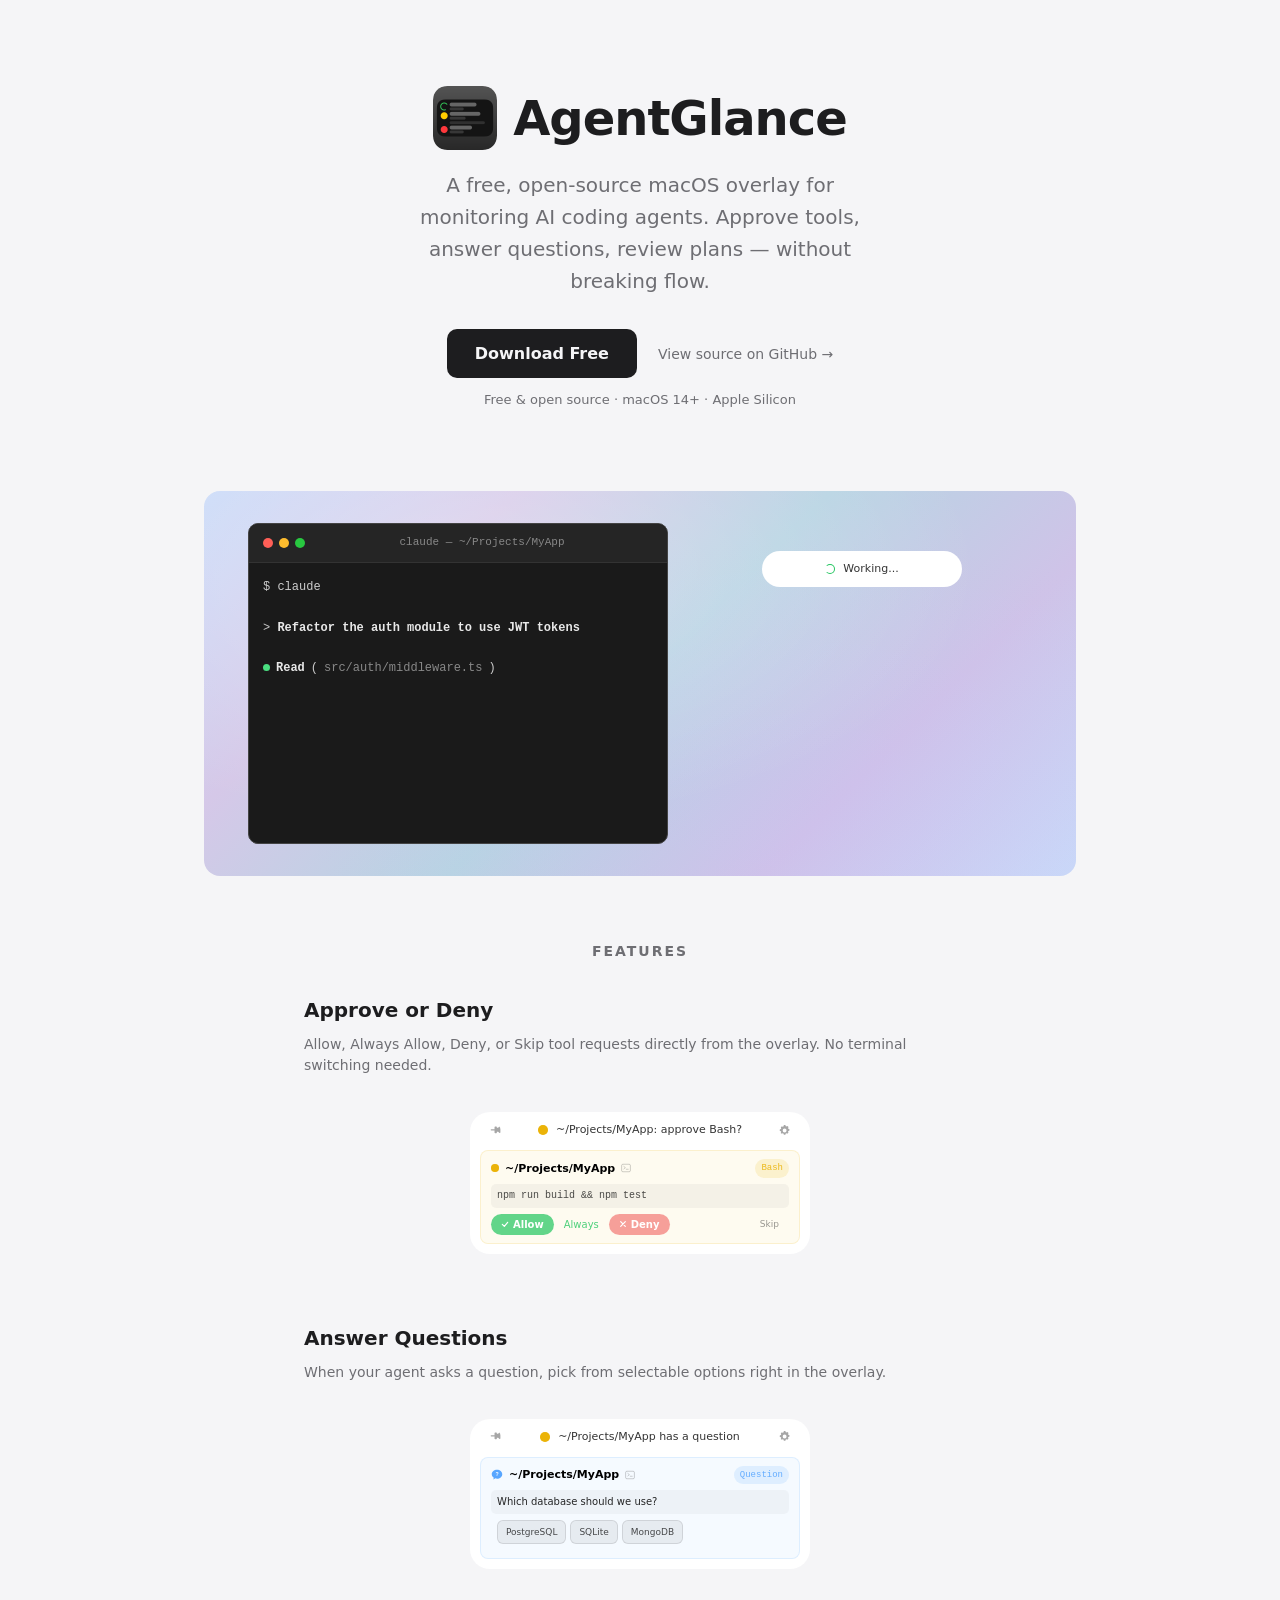
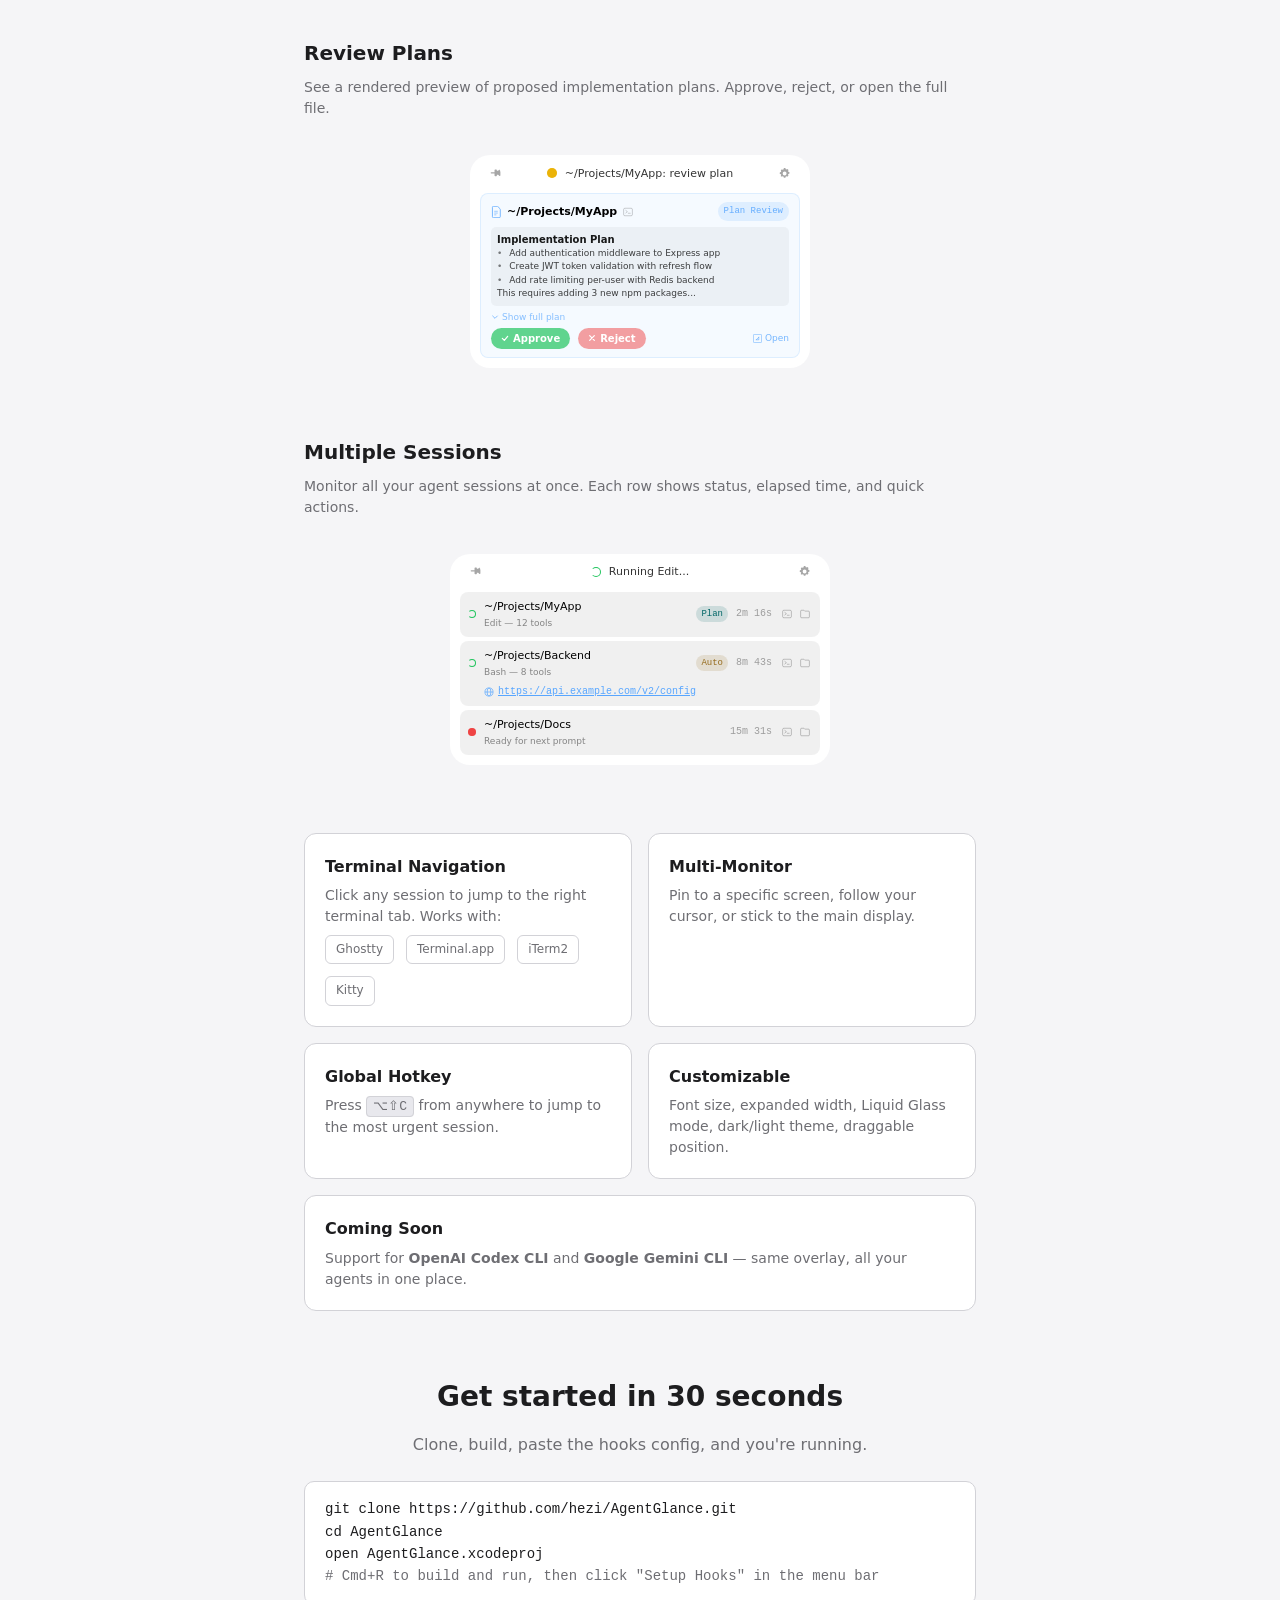
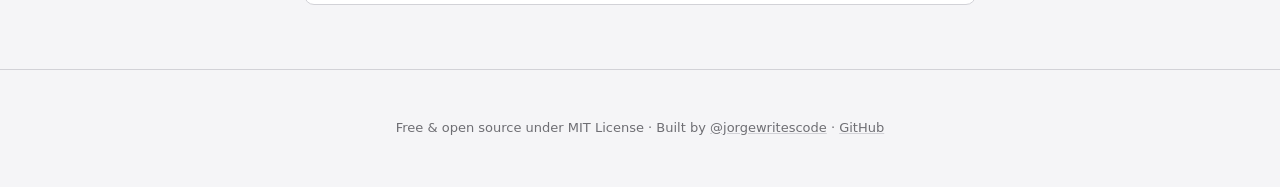
==== commit 902bb167: "Update website copy" ====
--- a/docs/index.html
+++ b/docs/index.html
@@ -169,17 +169,20 @@
                 align-items: center;
                 gap: 16px;
             }
-            .hero-wallpaper { padding: 20px 16px; }
+            .hero-wallpaper { padding: 16px 12px; }
+            .hero-stage { padding: 32px 12px 0; }
+            .fake-term-body { font-size: 10px; height: 220px; }
         }
 
         /* Fake terminal */
         .fake-term {
             width: 420px;
+            max-width: 100%;
             background: #1a1a1a;
             border-radius: 10px;
             border: 1px solid #333;
             overflow: hidden;
-            flex-shrink: 0;
+            flex-shrink: 1;
         }
         @media (prefers-color-scheme: light) {
             .fake-term { background: #1a1a1a; border-color: #444; } /* terminal stays dark */
@@ -718,10 +721,10 @@
             <img src="icon.png" alt="AgentGlance" class="icon">
             <h1>AgentGlance</h1>
         </div>
-        <p class="tagline">Monitor your AI coding agents from a floating macOS overlay. Approve, answer, review — without breaking flow.</p>
-        <a href="https://github.com/hezi/AgentGlance" class="cta">View on GitHub</a>
-        <a href="https://github.com/hezi/AgentGlance/releases" class="cta-secondary">Download latest release &rarr;</a>
-        <span class="platform">macOS 14+ &middot; Apple Silicon &middot; Zero dependencies</span>
+        <p class="tagline">A free, open-source macOS overlay for monitoring AI coding agents. Approve tools, answer questions, review plans — without breaking flow.</p>
+        <a href="https://github.com/hezi/AgentGlance/releases" class="cta">Download Free</a>
+        <a href="https://github.com/hezi/AgentGlance" class="cta-secondary">View source on GitHub &rarr;</a>
+        <span class="platform">Free &amp; open source &middot; macOS 14+ &middot; Apple Silicon</span>
     </section>
 
     <!-- Hero: interactive walkthrough -->
@@ -828,9 +831,9 @@
 
     <footer>
         <p>
+            Free &amp; open source under MIT License &middot;
             Built by <a href="https://x.com/jorgewritescode">@jorgewritescode</a> &middot;
-            <a href="https://github.com/hezi/AgentGlance">GitHub</a> &middot;
-            MIT License
+            <a href="https://github.com/hezi/AgentGlance">GitHub</a>
         </p>
     </footer>
 
@@ -1233,7 +1236,7 @@
           summary: 'npm run build && npm test', time: '0m 12s', mode: 'plan' },
       ],
     });
-    showHint('Click Allow or Deny on the overlay →');
+    showHint('Click Allow or Deny on the overlay');
 
     const approvalAction = await waitForPillAction();
     await wait(300);
@@ -1285,7 +1288,7 @@
           options: ['PostgreSQL', 'SQLite', 'Redis'], time: '0m 28s' },
       ],
     });
-    showHint('Pick an option and click Submit →');
+    showHint('Pick an option and click Submit');
 
     await waitForPillAction();
     await wait(300);
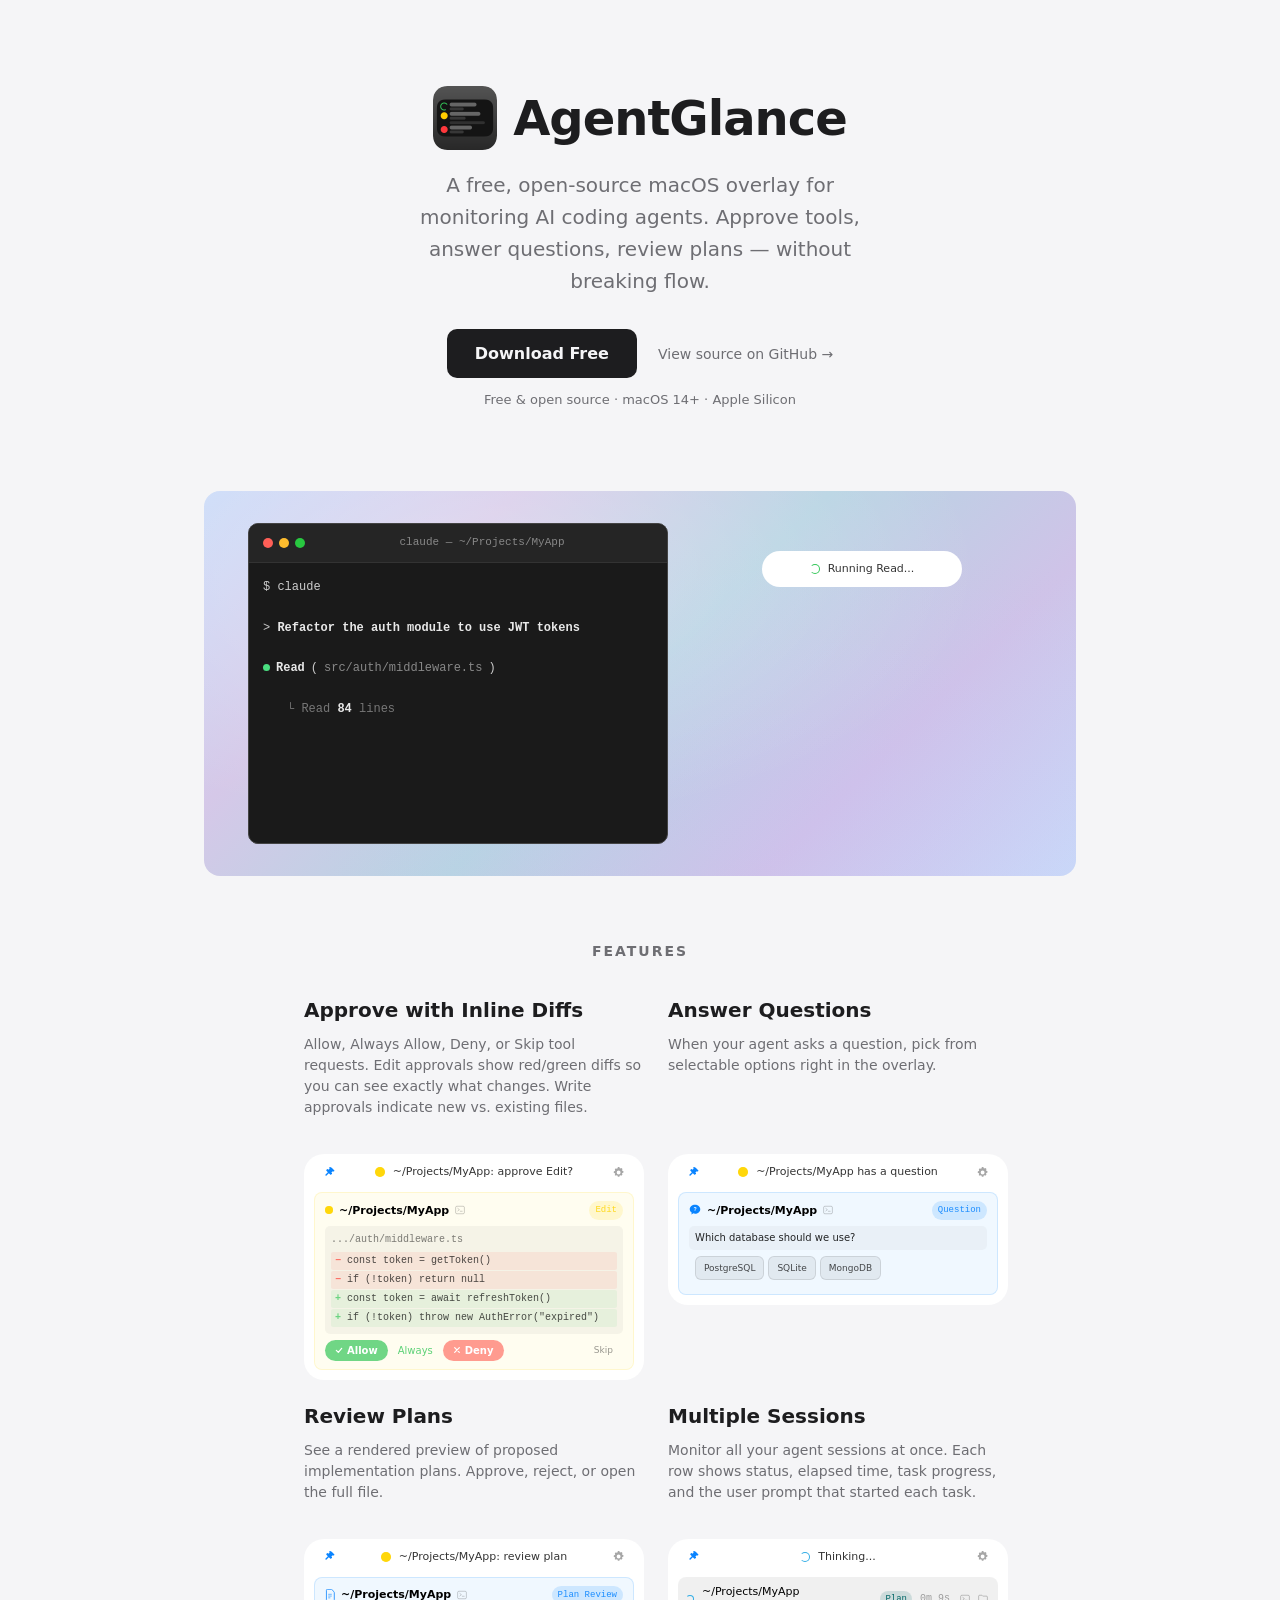
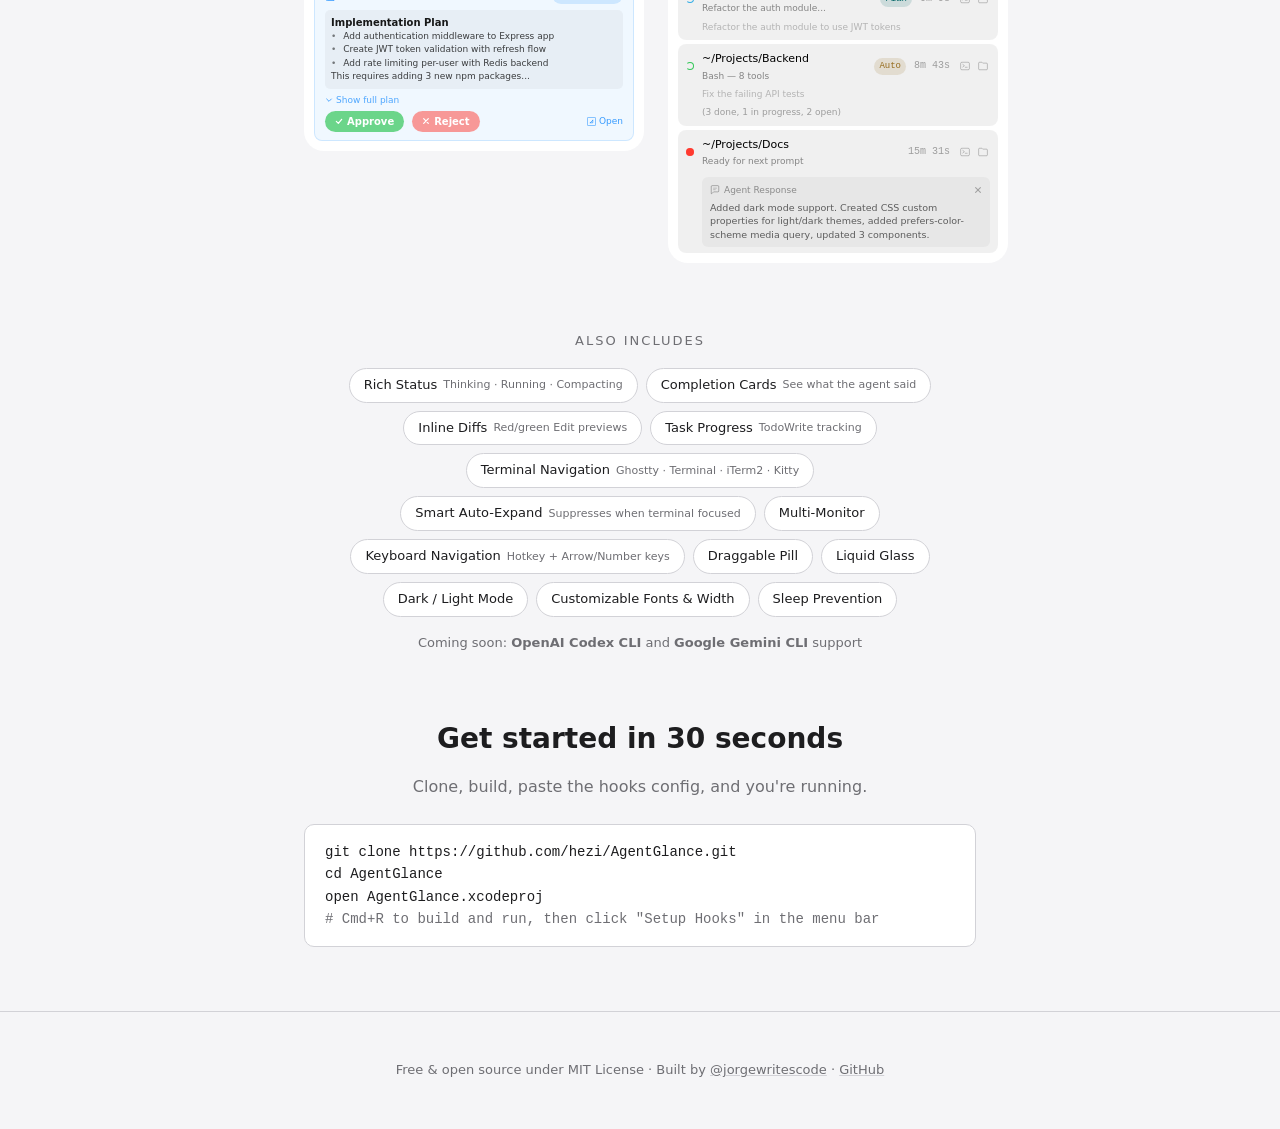
==== commit 9430f466: "Update website copy and layout" ====
--- a/docs/index.html
+++ b/docs/index.html
@@ -316,8 +316,40 @@
             text-align: center;
         }
 
+        .feature-demo-grid {
+            display: grid;
+            grid-template-columns: 1fr 1fr;
+            grid-auto-rows: auto;
+            gap: 0 24px;
+            margin-bottom: 32px;
+        }
+        /* Each feature-section spans 3 implicit rows (title, desc, demo).
+           Using subgrid so paired columns share row heights. */
+        .feature-demo-grid .feature-section:nth-child(odd)  { grid-column: 1; }
+        .feature-demo-grid .feature-section:nth-child(even) { grid-column: 2; }
+        .feature-demo-grid .feature-section:nth-child(1),
+        .feature-demo-grid .feature-section:nth-child(2) {
+            grid-row: 1 / span 3;
+        }
+        .feature-demo-grid .feature-section:nth-child(3),
+        .feature-demo-grid .feature-section:nth-child(4) {
+            grid-row: 4 / span 3;
+        }
+
         .feature-section {
-            margin-bottom: 48px;
+            margin-bottom: 0;
+            display: grid;
+            grid-template-rows: subgrid;
+        }
+
+        @media (max-width: 800px) {
+            .feature-demo-grid {
+                grid-template-columns: 1fr;
+            }
+            .feature-demo-grid .feature-section:nth-child(n) {
+                grid-column: 1;
+                grid-row: auto / span 3;
+            }
         }
 
         .feature-section h3 {
@@ -340,48 +372,57 @@
         }
 
         /* ── Feature grid (for non-demo features) ── */
-        .feature-grid {
-            display: grid;
-            grid-template-columns: 1fr 1fr;
-            gap: 16px;
-            margin-top: 32px;
-        }
-
-        .feature-card {
+        /* ── Also includes strip ── */
+        .also-includes {
+            text-align: center;
+            margin-top: 48px;
+        }
+
+        .also-includes h3 {
+            font-size: 13px;
+            text-transform: uppercase;
+            letter-spacing: 2px;
+            color: var(--muted);
+            margin-bottom: 16px;
+            font-weight: 500;
+        }
+
+        .includes-strip {
+            display: flex;
+            flex-wrap: wrap;
+            justify-content: center;
+            gap: 8px;
+        }
+
+        .includes-pill {
+            display: inline-flex;
+            align-items: center;
+            gap: 6px;
+            font-size: 13px;
+            font-weight: 500;
+            color: var(--fg);
             background: var(--card-bg);
             border: 1px solid var(--card-border);
-            border-radius: 12px;
-            padding: 20px;
-        }
-
-        .feature-card h3 {
-            font-size: 16px;
-            font-weight: 600;
-            margin-bottom: 6px;
-        }
-
-        .feature-card p {
-            font-size: 14px;
+            padding: 6px 14px;
+            border-radius: 99px;
+            white-space: nowrap;
+        }
+
+        .includes-pill kbd {
+            font-size: 11px;
+            margin-left: 2px;
+        }
+
+        .includes-sub {
+            font-size: 11px;
+            font-weight: 400;
             color: var(--muted);
-            line-height: 1.5;
-        }
-
-        .feature-card.wide { grid-column: 1 / -1; }
-
-        .terminals {
-            display: flex;
-            gap: 12px;
-            flex-wrap: wrap;
-            margin-top: 8px;
-        }
-
-        .terminal-badge {
-            font-size: 12px;
+        }
+
+        .includes-coming {
+            font-size: 13px;
             color: var(--muted);
-            background: var(--card-bg);
-            padding: 4px 10px;
-            border-radius: 6px;
-            border: 1px solid var(--card-border);
+            margin-top: 16px;
         }
 
         kbd {
@@ -442,7 +483,6 @@
         @media (max-width: 600px) {
             .hero h1 { font-size: 32px; }
             .hero .tagline { font-size: 16px; }
-            .feature-grid { grid-template-columns: 1fr; }
             .hero .cta-secondary { display: block; margin: 12px 0 0; }
         }
 
@@ -530,7 +570,7 @@
             transition: color 0.15s;
         }
         .ag-pill-btn:hover { color: rgba(var(--pill-fg),0.6); }
-        .ag-pill-btn.pinned { color: #58a6ff; }
+        .ag-pill-btn.pinned { color: #0a84ff; }
         .ag-pill-btn svg { fill: currentColor; }
 
         .ag-panel {
@@ -553,9 +593,7 @@
             display: flex; flex-direction: column; gap: 4px;
             padding: 6px 8px; border-radius: 8px;
             background: rgba(var(--pill-fg),0.06);
-            cursor: pointer; transition: background 0.15s;
-        }
-        .ag .session-row:hover { background: rgba(var(--pill-fg),0.1); }
+        }
 
         .ag .session-row-main { display: flex; align-items: center; gap: 8px; }
         .ag .session-info { flex: 1; min-width: 0; display: flex; flex-direction: column; gap: 1px; }
@@ -574,9 +612,9 @@
         .ag .session-url {
             display: flex; align-items: center; gap: 4px;
             font-size: 10px; font-family: 'SF Mono', ui-monospace, monospace;
-            color: #58a6ff; text-decoration: underline; cursor: pointer; padding-left: 16px;
-        }
-        .ag .session-url svg { fill: #58a6ff; }
+            color: #0a84ff; text-decoration: underline; cursor: pointer; padding-left: 16px;
+        }
+        .ag .session-url svg { fill: #0a84ff; }
 
         .ag .mode-badge {
             font-size: 9px; font-weight: 500;
@@ -589,8 +627,8 @@
         /* Approval */
         .ag .approval-row {
             padding: 8px 10px; border-radius: 8px;
-            background: rgba(234,179,8,0.06);
-            border: 0.5px solid rgba(234,179,8,0.15);
+            background: rgba(255,214,10,0.06);
+            border: 0.5px solid rgba(255,214,10,0.15);
             display: flex; flex-direction: column; gap: 6px;
         }
         .ag .approval-header { display: flex; align-items: center; gap: 6px; }
@@ -602,8 +640,8 @@
             font-size: 9px; font-weight: 500; font-family: 'SF Mono', ui-monospace, monospace;
             padding: 2px 6px; border-radius: 99px; margin-left: auto;
         }
-        .ag .tool-badge.yellow { color: rgba(234,179,8,0.9); background: rgba(234,179,8,0.15); }
-        .ag .tool-badge.blue { color: rgba(88,166,255,0.9); background: rgba(88,166,255,0.15); }
+        .ag .tool-badge.yellow { color: rgba(255,214,10,0.9); background: rgba(255,214,10,0.15); }
+        .ag .tool-badge.blue { color: rgba(10,132,255,0.9); background: rgba(10,132,255,0.15); }
 
         .ag .tool-summary {
             font-size: 10px; font-family: 'SF Mono', ui-monospace, monospace;
@@ -612,6 +650,82 @@
             white-space: nowrap; overflow: hidden; text-overflow: ellipsis;
         }
 
+        /* Edit diff rendering — matches EditDiffView.swift */
+        .ag .edit-diff {
+            font-size: 10px; font-family: 'SF Mono', ui-monospace, monospace;
+            padding: 6px; border-radius: 5px;
+            background: rgba(var(--pill-fg),0.04);
+        }
+        .ag .diff-path {
+            font-size: 10px; font-family: 'SF Mono', ui-monospace, monospace;
+            color: rgba(var(--pill-fg),0.5); margin-bottom: 4px;
+            white-space: nowrap; overflow: hidden; text-overflow: ellipsis;
+        }
+        .ag .diff-line {
+            padding: 1px 4px; border-radius: 2px; margin: 1px 0;
+            white-space: nowrap; overflow: hidden; text-overflow: ellipsis;
+            font-size: 10px; font-family: 'SF Mono', ui-monospace, monospace;
+        }
+        /* App uses .red.opacity(0.08) bg, .red.opacity(0.7) prefix — SwiftUI .red=#ff3b30 */
+        .ag .diff-del { background: rgba(255,59,48,0.08); color: rgba(var(--pill-fg),0.7); }
+        /* App uses .green.opacity(0.08) bg, .green.opacity(0.7) prefix — SwiftUI .green=#34c759 */
+        .ag .diff-add { background: rgba(52,199,89,0.08); color: rgba(var(--pill-fg),0.7); }
+        .ag .diff-prefix { font-weight: 700; margin-right: 6px; }
+        .ag .diff-del .diff-prefix { color: rgba(255,59,48,0.7); }
+        .ag .diff-add .diff-prefix { color: rgba(52,199,89,0.7); }
+        .ag .diff-ctx { background: none; color: rgba(var(--pill-fg),0.7); }
+        .ag .diff-ctx .diff-prefix { color: rgba(var(--pill-fg),0.3); }
+
+        /* Write new file indicator — matches NotchOverlay toolDetailBlock */
+        .ag .write-indicator {
+            display: flex; align-items: center; gap: 4px;
+            font-size: 10px; padding: 4px 6px; border-radius: 5px;
+            background: rgba(var(--pill-fg),0.04);
+        }
+        /* App uses .green.opacity(0.7) for new file label */
+        .ag .write-label { font-weight: 600; color: rgba(52,199,89,0.7); font-size: 9px; }
+        .ag .write-path {
+            font-family: 'SF Mono', ui-monospace, monospace;
+            color: rgba(var(--pill-fg),0.7); font-size: 10px;
+        }
+
+        /* User prompt context — app uses fg.opacity(0.25), badgeSize */
+        .ag .session-prompt {
+            font-size: 9px; color: rgba(var(--pill-fg),0.25);
+            padding-left: 16px; white-space: nowrap; overflow: hidden; text-overflow: ellipsis;
+        }
+
+        /* Todo progress — app uses fg.opacity(0.35), badgeSize */
+        .ag .session-todo {
+            font-size: 9px; color: rgba(var(--pill-fg),0.35);
+            padding-left: 16px;
+        }
+
+        /* Completion card — matches CompletionCardView.swift */
+        .ag .completion-card {
+            margin: 4px 0 0 16px; padding: 6px 8px; border-radius: 6px;
+            /* App uses fg.opacity(0.04) */
+            background: rgba(var(--pill-fg),0.04);
+        }
+        .ag .completion-header {
+            display: flex; align-items: center; gap: 4px;
+            /* App uses fg.opacity(0.4), badgeSize (~9px at .m scale) */
+            font-size: 9px; font-weight: 500; color: rgba(var(--pill-fg),0.4); margin-bottom: 4px;
+        }
+        .ag .completion-icon { display: flex; align-items: center; }
+        .ag .completion-icon svg { fill: none; stroke: currentColor; }
+        .ag .completion-dismiss {
+            /* App uses fg.opacity(0.3) */
+            margin-left: auto; display: flex; align-items: center;
+            color: rgba(var(--pill-fg),0.3);
+        }
+        .ag .completion-dismiss svg { stroke: currentColor; }
+        .ag .completion-text {
+            /* App uses fg.opacity(0.6), detailSize (~9px at .m scale) */
+            font-size: 9.5px; color: rgba(var(--pill-fg),0.6);
+            line-height: 1.4; max-height: 60px; overflow: hidden;
+        }
+
         .ag .approval-actions { display: flex; align-items: center; gap: 6px; }
 
         .ag .btn {
@@ -623,23 +737,23 @@
         .ag .btn:hover { filter: brightness(1.15); }
         .ag .btn svg { fill: currentColor; }
 
-        .ag .btn-allow { background: rgba(34,197,94,0.7); color: #fff; }
-        .ag .btn-always { background: none; color: rgba(34,197,94,0.8); font-weight: 500; padding: 5px 4px; }
-        .ag .btn-deny { background: rgba(239,68,68,0.5); color: #fff; }
+        .ag .btn-allow { background: rgba(52,199,89,0.7); color: #fff; }
+        .ag .btn-always { background: none; color: rgba(52,199,89,0.8); font-weight: 500; padding: 5px 4px; }
+        .ag .btn-deny { background: rgba(255,59,48,0.5); color: #fff; }
         .ag .btn-skip { background: none; color: rgba(var(--pill-fg),0.4); font-size: 9px; font-weight: 500; margin-left: auto; }
-        .ag .btn-approve { background: rgba(34,197,94,0.7); color: #fff; }
-        .ag .btn-reject { background: rgba(239,68,68,0.5); color: #fff; }
-        .ag .btn-submit { background: rgba(88,166,255,0.7); color: #fff; }
+        .ag .btn-approve { background: rgba(52,199,89,0.7); color: #fff; }
+        .ag .btn-reject { background: rgba(255,59,48,0.5); color: #fff; }
+        .ag .btn-submit { background: rgba(10,132,255,0.7); color: #fff; }
 
         /* Question */
         .ag .question-row {
             padding: 8px 10px; border-radius: 8px;
-            background: rgba(88,166,255,0.06);
-            border: 0.5px solid rgba(88,166,255,0.15);
+            background: rgba(10,132,255,0.06);
+            border: 0.5px solid rgba(10,132,255,0.15);
             display: flex; flex-direction: column; gap: 6px;
         }
         .ag .question-header { display: flex; align-items: center; gap: 6px; }
-        .ag .question-icon { color: #58a6ff; display: flex; align-items: center; }
+        .ag .question-icon { color: #0a84ff; display: flex; align-items: center; }
         .ag .question-icon svg { fill: currentColor; }
         .ag .question-text {
             font-size: 10px; font-weight: 500; color: rgba(var(--pill-fg),0.85);
@@ -655,18 +769,18 @@
         }
         .ag .option-chip:hover { background: rgba(var(--pill-fg),0.1); }
         .ag .option-chip.selected {
-            background: rgba(88,166,255,0.7); border-color: #58a6ff;
+            background: rgba(10,132,255,0.7); border-color: #0a84ff;
             color: #fff; font-weight: 600;
         }
 
         /* Plan */
         .ag .plan-row {
             padding: 8px 10px; border-radius: 8px;
-            background: rgba(88,166,255,0.06);
-            border: 0.5px solid rgba(88,166,255,0.15);
+            background: rgba(10,132,255,0.06);
+            border: 0.5px solid rgba(10,132,255,0.15);
             display: flex; flex-direction: column; gap: 6px;
         }
-        .ag .plan-icon { color: #58a6ff; display: flex; align-items: center; }
+        .ag .plan-icon { color: #0a84ff; display: flex; align-items: center; }
         .ag .plan-icon svg { fill: currentColor; }
         .ag .plan-preview {
             font-size: 9px; color: rgba(var(--pill-fg),0.75);
@@ -676,13 +790,13 @@
         .ag .plan-preview .bullet { color: rgba(var(--pill-fg),0.5); margin-right: 4px; }
         .ag .plan-actions { display: flex; align-items: center; gap: 8px; }
         .ag .btn-open {
-            background: none; border: none; color: rgba(88,166,255,0.8);
+            background: none; border: none; color: rgba(10,132,255,0.8);
             font-size: 9px; font-weight: 500; cursor: pointer; margin-left: auto;
             display: flex; align-items: center; gap: 3px; font-family: inherit;
         }
         .ag .btn-open svg { fill: currentColor; }
         .ag .show-plan-btn {
-            background: none; border: none; color: rgba(88,166,255,0.7);
+            background: none; border: none; color: rgba(10,132,255,0.7);
             font-size: 9px; font-weight: 500; cursor: pointer;
             display: flex; align-items: center; gap: 3px; padding: 0; font-family: inherit;
         }
@@ -696,7 +810,7 @@
         .ag .spinner {
             border-radius: 50%;
             border: 1.5px solid transparent;
-            border-top-color: #22c55e; border-right-color: #22c55e; border-bottom-color: #22c55e;
+            border-top-color: #34c759; border-right-color: #34c759; border-bottom-color: #34c759;
             border-left-color: transparent;
             animation: ag-spin 0.8s linear infinite;
         }
@@ -707,10 +821,10 @@
             content: ''; position: absolute; inset: 0; border-radius: 50%;
             animation: ag-pulse 1s ease-in-out infinite;
         }
-        .ag .pulse-yellow { background: #eab308; }
-        .ag .pulse-yellow::after { background: rgba(234,179,8,0.3); }
-        .ag .pulse-red { background: #ef4444; }
-        .ag .pulse-red::after { background: rgba(239,68,68,0.3); }
+        .ag .pulse-yellow { background: #ffd60a; }
+        .ag .pulse-yellow::after { background: rgba(255,214,10,0.3); }
+        .ag .pulse-red { background: #ff3b30; }
+        .ag .pulse-red::after { background: rgba(255,59,48,0.3); }
         .ag .dot-gray { border-radius: 50%; background: #6b7280; }
     </style>
 </head>
@@ -751,70 +865,63 @@
     <section class="features">
         <h2>Features</h2>
 
-        <!-- Approve or Deny -->
-        <div class="feature-section">
-            <h3>Approve or Deny</h3>
-            <p>Allow, Always Allow, Deny, or Skip tool requests directly from the overlay. No terminal switching needed.</p>
-            <div class="feature-demo">
-                <div class="ag" id="demo-approval"></div>
+        <div class="feature-demo-grid">
+            <!-- Approve with Inline Diffs -->
+            <div class="feature-section">
+                <h3>Approve with Inline Diffs</h3>
+                <p>Allow, Always Allow, Deny, or Skip tool requests. Edit approvals show red/green diffs so you can see exactly what changes. Write approvals indicate new vs. existing files.</p>
+                <div class="feature-demo">
+                    <div class="ag" id="demo-approval"></div>
+                </div>
+            </div>
+
+            <!-- Answer Questions -->
+            <div class="feature-section">
+                <h3>Answer Questions</h3>
+                <p>When your agent asks a question, pick from selectable options right in the overlay.</p>
+                <div class="feature-demo">
+                    <div class="ag" id="demo-question"></div>
+                </div>
+            </div>
+
+            <!-- Review Plans -->
+            <div class="feature-section">
+                <h3>Review Plans</h3>
+                <p>See a rendered preview of proposed implementation plans. Approve, reject, or open the full file.</p>
+                <div class="feature-demo">
+                    <div class="ag" id="demo-plan"></div>
+                </div>
+            </div>
+
+            <!-- Multi-session -->
+            <div class="feature-section">
+                <h3>Multiple Sessions</h3>
+                <p>Monitor all your agent sessions at once. Each row shows status, elapsed time, task progress, and the user prompt that started each task.</p>
+                <div class="feature-demo">
+                    <div class="ag" id="demo-multi"></div>
+                </div>
             </div>
         </div>
 
-        <!-- Answer Questions -->
-        <div class="feature-section">
-            <h3>Answer Questions</h3>
-            <p>When your agent asks a question, pick from selectable options right in the overlay.</p>
-            <div class="feature-demo">
-                <div class="ag" id="demo-question"></div>
+        <!-- Also includes -->
+        <div class="also-includes">
+            <h3>Also includes</h3>
+            <div class="includes-strip">
+                <span class="includes-pill">Rich Status <span class="includes-sub">Thinking · Running · Compacting</span></span>
+                <span class="includes-pill">Completion Cards <span class="includes-sub">See what the agent said</span></span>
+                <span class="includes-pill">Inline Diffs <span class="includes-sub">Red/green Edit previews</span></span>
+                <span class="includes-pill">Task Progress <span class="includes-sub">TodoWrite tracking</span></span>
+                <span class="includes-pill">Terminal Navigation <span class="includes-sub">Ghostty · Terminal · iTerm2 · Kitty</span></span>
+                <span class="includes-pill">Smart Auto-Expand <span class="includes-sub">Suppresses when terminal focused</span></span>
+                <span class="includes-pill">Multi-Monitor</span>
+                <span class="includes-pill">Keyboard Navigation <span class="includes-sub">Hotkey + Arrow/Number keys</span></span>
+                <span class="includes-pill">Draggable Pill</span>
+                <span class="includes-pill">Liquid Glass</span>
+                <span class="includes-pill">Dark / Light Mode</span>
+                <span class="includes-pill">Customizable Fonts &amp; Width</span>
+                <span class="includes-pill">Sleep Prevention</span>
             </div>
-        </div>
-
-        <!-- Review Plans -->
-        <div class="feature-section">
-            <h3>Review Plans</h3>
-            <p>See a rendered preview of proposed implementation plans. Approve, reject, or open the full file.</p>
-            <div class="feature-demo">
-                <div class="ag" id="demo-plan"></div>
-            </div>
-        </div>
-
-        <!-- Multi-session -->
-        <div class="feature-section">
-            <h3>Multiple Sessions</h3>
-            <p>Monitor all your agent sessions at once. Each row shows status, elapsed time, and quick actions.</p>
-            <div class="feature-demo">
-                <div class="ag" id="demo-multi"></div>
-            </div>
-        </div>
-
-        <!-- Other features grid -->
-        <div class="feature-grid">
-            <div class="feature-card">
-                <h3>Terminal Navigation</h3>
-                <p>Click any session to jump to the right terminal tab. Works with:</p>
-                <div class="terminals">
-                    <span class="terminal-badge">Ghostty</span>
-                    <span class="terminal-badge">Terminal.app</span>
-                    <span class="terminal-badge">iTerm2</span>
-                    <span class="terminal-badge">Kitty</span>
-                </div>
-            </div>
-            <div class="feature-card">
-                <h3>Multi-Monitor</h3>
-                <p>Pin to a specific screen, follow your cursor, or stick to the main display.</p>
-            </div>
-            <div class="feature-card">
-                <h3>Global Hotkey</h3>
-                <p>Press <kbd>&#x2325;&#x21E7;C</kbd> from anywhere to jump to the most urgent session.</p>
-            </div>
-            <div class="feature-card">
-                <h3>Customizable</h3>
-                <p>Font size, expanded width, Liquid Glass mode, dark/light theme, draggable position.</p>
-            </div>
-            <div class="feature-card wide">
-                <h3>Coming Soon</h3>
-                <p>Support for <strong>OpenAI Codex CLI</strong> and <strong>Google Gemini CLI</strong> — same overlay, all your agents in one place.</p>
-            </div>
+            <p class="includes-coming">Coming soon: <strong>OpenAI Codex CLI</strong> and <strong>Google Gemini CLI</strong> support</p>
         </div>
     </section>
 
@@ -850,17 +957,23 @@
   folder:   `<svg width="10" height="10" viewBox="0 0 16 16"><path d="M1 3.5A1.5 1.5 0 0 1 2.5 2h3.172a1.5 1.5 0 0 1 1.06.44l.828.828a.5.5 0 0 0 .354.146H13.5A1.5 1.5 0 0 1 15 4.914V12.5A1.5 1.5 0 0 1 13.5 14h-11A1.5 1.5 0 0 1 1 12.5v-9z" fill="none" stroke="currentColor" stroke-width="1.2"/></svg>`,
   check:    `<svg width="8" height="8" viewBox="0 0 12 12"><path d="M2 6.5l3 3 5-6" fill="none" stroke="currentColor" stroke-width="1.8" stroke-linecap="round" stroke-linejoin="round"/></svg>`,
   xmark:    `<svg width="8" height="8" viewBox="0 0 12 12"><path d="M2.5 2.5l7 7M9.5 2.5l-7 7" fill="none" stroke="currentColor" stroke-width="1.8" stroke-linecap="round"/></svg>`,
-  checkCircle: `<svg width="10" height="10" viewBox="0 0 16 16"><circle cx="8" cy="8" r="7" fill="#22c55e"/><path d="M4.5 8l2.5 2.5 4.5-5" fill="none" stroke="white" stroke-width="1.5" stroke-linecap="round" stroke-linejoin="round"/></svg>`,
+  checkCircle: `<svg width="10" height="10" viewBox="0 0 16 16"><circle cx="8" cy="8" r="7" fill="#34c759"/><path d="M4.5 8l2.5 2.5 4.5-5" fill="none" stroke="white" stroke-width="1.5" stroke-linecap="round" stroke-linejoin="round"/></svg>`,
   questionBubble: `<svg width="12" height="12" viewBox="0 0 16 16"><path d="M8 1C4.134 1 1 3.686 1 7c0 1.886 1.075 3.555 2.737 4.622L3 14l3.078-1.538C6.7 12.82 7.336 13 8 13c3.866 0 7-2.686 7-6s-3.134-6-7-6z" fill="currentColor"/><text x="8" y="9.5" text-anchor="middle" font-size="7" font-weight="bold" fill="white" font-family="-apple-system,sans-serif">?</text></svg>`,
   docText:  `<svg width="10" height="12" viewBox="0 0 14 16"><path d="M2 1.5A1.5 1.5 0 0 1 3.5 0h5.086a1.5 1.5 0 0 1 1.06.44l2.915 2.914A1.5 1.5 0 0 1 13 4.414V14.5A1.5 1.5 0 0 1 11.5 16h-8A1.5 1.5 0 0 1 2 14.5v-13z" fill="none" stroke="currentColor" stroke-width="1.1"/><line x1="4.5" y1="7" x2="9.5" y2="7" stroke="currentColor" stroke-width="0.8"/><line x1="4.5" y1="9.5" x2="9.5" y2="9.5" stroke="currentColor" stroke-width="0.8"/><line x1="4.5" y1="12" x2="7.5" y2="12" stroke="currentColor" stroke-width="0.8"/></svg>`,
   globe:    `<svg width="10" height="10" viewBox="0 0 16 16"><circle cx="8" cy="8" r="6.5" fill="none" stroke="currentColor" stroke-width="1.1"/><ellipse cx="8" cy="8" rx="3" ry="6.5" fill="none" stroke="currentColor" stroke-width="1.1"/><line x1="1.5" y1="8" x2="14.5" y2="8" stroke="currentColor" stroke-width="1.1"/></svg>`,
   chevDown: `<svg width="8" height="8" viewBox="0 0 12 12"><path d="M2.5 4.5l3.5 3.5 3.5-3.5" fill="none" stroke="currentColor" stroke-width="1.5" stroke-linecap="round" stroke-linejoin="round"/></svg>`,
   arrowUpRight: `<svg width="9" height="9" viewBox="0 0 14 14"><rect x="0.5" y="0.5" width="13" height="13" rx="2" fill="none" stroke="currentColor" stroke-width="1.1"/><path d="M5 9l4-4M9 5v4h-4" fill="none" stroke="currentColor" stroke-width="1.1" stroke-linecap="round" stroke-linejoin="round"/></svg>`,
+  textBubble: `<svg width="10" height="10" viewBox="0 0 16 16"><path d="M2 2.5A1.5 1.5 0 0 1 3.5 1h9A1.5 1.5 0 0 1 14 2.5v7A1.5 1.5 0 0 1 12.5 11H5.707l-2.853 2.854A.5.5 0 0 1 2 13.5v-11z" fill="none" stroke="currentColor" stroke-width="1.1"/><line x1="5" y1="5" x2="11" y2="5" stroke="currentColor" stroke-width="0.8"/><line x1="5" y1="7.5" x2="9" y2="7.5" stroke="currentColor" stroke-width="0.8"/></svg>`,
+  xmarkSmall: `<svg width="8" height="8" viewBox="0 0 10 10"><path d="M2 2l6 6M8 2l-6 6" fill="none" stroke="currentColor" stroke-width="1.4" stroke-linecap="round"/></svg>`,
 };
 
 const IND = {
-  working:  '<div class="indicator spinner" style="border-top-color:#22c55e;border-right-color:#22c55e;border-bottom-color:#22c55e"></div>',
-  workingS: '<div class="indicator-small spinner" style="border-top-color:#22c55e;border-right-color:#22c55e;border-bottom-color:#22c55e"></div>',
+  working:  '<div class="indicator spinner" style="border-top-color:#34c759;border-right-color:#34c759;border-bottom-color:#34c759"></div>',
+  workingS: '<div class="indicator-small spinner" style="border-top-color:#34c759;border-right-color:#34c759;border-bottom-color:#34c759"></div>',
+  thinking: '<div class="indicator spinner" style="border-top-color:#32ade6;border-right-color:#32ade6;border-bottom-color:#32ade6"></div>',
+  thinkingS:'<div class="indicator-small spinner" style="border-top-color:#32ade6;border-right-color:#32ade6;border-bottom-color:#32ade6"></div>',
+  compacting:'<div class="indicator spinner" style="border-top-color:#ff9500;border-right-color:#ff9500;border-bottom-color:#ff9500"></div>',
+  compactingS:'<div class="indicator-small spinner" style="border-top-color:#ff9500;border-right-color:#ff9500;border-bottom-color:#ff9500"></div>',
   approval: '<div class="indicator pulse pulse-yellow"></div>',
   approvalS:'<div class="indicator-small pulse pulse-yellow"></div>',
   ready:    '<div class="indicator pulse pulse-red"></div>',
@@ -876,7 +989,7 @@
   const id = container.id;
   const state = {
     expanded: config.startExpanded || false,
-    pinned: false,
+    pinned: config.pinned || false,
     sessions: JSON.parse(JSON.stringify(config.sessions)), // deep copy
     displayState: config.displayState,
     pillText: config.pillText,
@@ -892,7 +1005,7 @@
         <div class="ag-pill-header">
           <div class="ag-pill-label" data-label="${id}"></div>
           <div class="ag-pill-buttons">
-            <button class="ag-pill-btn" data-pin="${id}" style="transform:rotate(45deg)">${SF.pin}</button>
+            <button class="ag-pill-btn${state.pinned ? ' pinned' : ''}" data-pin="${id}" style="transform:rotate(${state.pinned ? 0 : 45}deg)">${state.pinned ? SF.pinFill : SF.pin}</button>
             <button class="ag-pill-btn" data-settings="${id}">${SF.gear}</button>
           </div>
         </div>
@@ -931,15 +1044,62 @@
   }
 
   function renderSession(s) {
-    const ind = IND[(s.state || 'idle') + 'S'] || IND.idleS;
+    const indKey = (s.state || 'idle') + 'S';
+    const ind = IND[indKey] || IND.idleS;
     const badge = s.mode ? `<span class="mode-badge ${s.mode}">${s.mode[0].toUpperCase()+s.mode.slice(1)}</span>` : '';
     const url = s.url ? `<div class="session-url"><span class="sf">${SF[s.url.icon]}</span> ${s.url.text}</div>` : '';
-    return `<div class="session-row"><div class="session-row-main">${ind}<div class="session-info"><div class="session-name">${s.name}</div><div class="session-detail">${s.detail}</div></div>${badge}<span class="session-time">${s.time}</span><div class="session-actions"><button><span class="sf">${SF.terminal}</span></button><button><span class="sf">${SF.folder}</span></button></div></div>${url}</div>`;
+    const prompt = s.prompt ? `<div class="session-prompt">${s.prompt}</div>` : '';
+    const todo = s.todo ? `<div class="session-todo">(${s.todo})</div>` : '';
+    const completion = s.completion ? `<div class="completion-card"><div class="completion-header"><span class="completion-icon">${SF.textBubble}</span> <span>Agent Response</span><span class="completion-dismiss">${SF.xmarkSmall}</span></div><div class="completion-text">${s.completion}</div></div>` : '';
+    return `<div class="session-row"><div class="session-row-main">${ind}<div class="session-info"><div class="session-name">${s.name}</div><div class="session-detail">${s.detail}</div></div>${badge}<span class="session-time">${s.time}</span><div class="session-actions"><button><span class="sf">${SF.terminal}</span></button><button><span class="sf">${SF.folder}</span></button></div></div>${url}${prompt}${todo}${completion}</div>`;
   }
 
   function renderApproval(s, idx, pid) {
-    const q = s.queueCount > 1 ? `<span style="font-size:9px;font-weight:600;color:rgba(234,179,8,0.7)">+${s.queueCount-1}</span>` : '';
-    return `<div class="approval-row"><div class="approval-header">${IND.approvalS}<span class="approval-name">${s.name}</span><span class="header-terminal">${SF.terminal}</span><span style="flex:1"></span><span class="tool-badge yellow">${s.tool}</span></div><div class="tool-summary">${s.summary}</div><div class="approval-actions"><button class="btn btn-allow" onclick="pillAction('${pid}',${idx},'allow')"><span class="sf">${SF.check}</span> Allow</button><button class="btn btn-always" onclick="pillAction('${pid}',${idx},'allow')">Always</button><button class="btn btn-deny" onclick="pillAction('${pid}',${idx},'deny')"><span class="sf">${SF.xmark}</span> Deny</button>${q}<button class="btn btn-skip" onclick="pillAction('${pid}',${idx},'deny')">Skip</button></div></div>`;
+    const q = s.queueCount > 1 ? `<span style="font-size:9px;font-weight:600;color:rgba(255,214,10,0.7)">+${s.queueCount-1}</span>` : '';
+    let detail = `<div class="tool-summary">${s.summary}</div>`;
+    // Inline diff for Edit tool — proper LCS line diff matching the app
+    if (s.diff) {
+      const diffHtml = computeDiffHtml(s.diff.old, s.diff.new);
+      detail = `<div class="edit-diff"><div class="diff-path">${s.diff.file}</div>${diffHtml}</div>`;
+    }
+    // Write new-file indicator
+    if (s.isNewFile !== undefined) {
+      const icon = s.isNewFile ? '📄+' : '✏️';
+      const label = s.isNewFile ? 'New file' : 'Overwrite';
+      detail = `<div class="write-indicator"><span>${icon}</span> <span class="write-label">${label}</span> <span class="write-path">${s.summary}</span></div>`;
+    }
+    return `<div class="approval-row"><div class="approval-header">${IND.approvalS}<span class="approval-name">${s.name}</span><span class="header-terminal">${SF.terminal}</span><span style="flex:1"></span><span class="tool-badge yellow">${s.tool}</span></div>${detail}<div class="approval-actions"><button class="btn btn-allow" onclick="pillAction('${pid}',${idx},'allow')"><span class="sf">${SF.check}</span> Allow</button><button class="btn btn-always" onclick="pillAction('${pid}',${idx},'allow')">Always</button><button class="btn btn-deny" onclick="pillAction('${pid}',${idx},'deny')"><span class="sf">${SF.xmark}</span> Deny</button>${q}<button class="btn btn-skip" onclick="pillAction('${pid}',${idx},'deny')">Skip</button></div></div>`;
+  }
+
+  function esc(s) { return s.replace(/&/g,'&amp;').replace(/</g,'&lt;').replace(/>/g,'&gt;'); }
+
+  // LCS-based line diff — matches EditDiffView.computeDiff in the app
+  function computeDiffHtml(oldStr, newStr) {
+    const oldL = oldStr.split('\n'), newL = newStr.split('\n');
+    const m = oldL.length, n = newL.length;
+    // LCS table
+    const dp = Array.from({length: m+1}, () => Array(n+1).fill(0));
+    for (let i = 1; i <= m; i++)
+      for (let j = 1; j <= n; j++)
+        dp[i][j] = oldL[i-1] === newL[j-1] ? dp[i-1][j-1]+1 : Math.max(dp[i-1][j], dp[i][j-1]);
+    // Backtrack
+    const lines = [];
+    let i = m, j = n;
+    while (i > 0 || j > 0) {
+      if (i > 0 && j > 0 && oldL[i-1] === newL[j-1]) {
+        lines.push({kind:'ctx', text:oldL[i-1]}); i--; j--;
+      } else if (j > 0 && (i === 0 || dp[i][j-1] >= dp[i-1][j])) {
+        lines.push({kind:'add', text:newL[j-1]}); j--;
+      } else {
+        lines.push({kind:'del', text:oldL[i-1]}); i--;
+      }
+    }
+    lines.reverse();
+    return lines.map(l => {
+      if (l.kind === 'del') return `<div class="diff-line diff-del"><span class="diff-prefix">−</span>${esc(l.text)}</div>`;
+      if (l.kind === 'add') return `<div class="diff-line diff-add"><span class="diff-prefix">+</span>${esc(l.text)}</div>`;
+      return `<div class="diff-line diff-ctx"><span class="diff-prefix"> </span>${esc(l.text)}</div>`;
+    }).join('');
   }
 
   function renderQuestion(s, idx, pid) {
@@ -1058,7 +1218,6 @@
 
 // Hero: walkthrough pill (controlled by the walkthrough engine)
 createPill(document.getElementById('hero-pill'), {
-  static: true,
   startExpanded: false,
   displayState: 'idle',
   pillText: 'AgentGlance',
@@ -1187,8 +1346,8 @@
       '',
     ]);
     setPill({
-      displayState: 'working', pillText: 'Working...',
-      pillIndicator: 'working', sessions: [],
+      displayState: 'thinking', pillText: 'Thinking...',
+      pillIndicator: 'thinking', sessions: [],
     });
     await wait(1200);
 
@@ -1211,15 +1370,17 @@
     await wait(600);
 
     addLine('');
-    addLine(responseLine('I\'ll update the auth middleware to use JWT. Let me run the build first:'));
+    addLine(responseLine('I\'ll update the auth middleware to use JWT. Let me edit the token handler:'));
     await wait(600);
 
     // Phase 2: Permission request (Claude Code style bordered box)
     addLine('');
     addLine(`<div class="perm-box">
-      <div class="perm-title">Bash</div>
-      <div style="margin:4px 0"><span class="white">npm run build && npm test</span></div>
-      <div class="perm-desc">Claude wants to run a shell command</div>
+      <div class="perm-title">Edit</div>
+      <div style="margin:4px 0"><span class="white">src/auth/middleware.ts</span></div>
+      <div style="margin:2px 0;font-size:11px"><span style="color:#ff453a">- const token = getToken()</span></div>
+      <div style="margin:2px 0;font-size:11px"><span style="color:#34c759">+ const token = await refreshToken()</span></div>
+      <div class="perm-desc">Claude wants to edit a file</div>
       <div style="margin-top:6px">
         <div class="perm-opt"><span class="arrow">❯</span> <span class="sel">1. Yes</span></div>
         <div class="perm-opt">&nbsp; 2. Yes, and don't ask again</div>
@@ -1229,11 +1390,17 @@
 
     setPill({
       displayState: 'approval',
-      pillText: '~/Projects/MyApp: approve Bash?',
+      pillText: '~/Projects/MyApp: approve Edit?',
       pillIndicator: 'approval',
       sessions: [
-        { type: 'approval', name: '~/Projects/MyApp', tool: 'Bash',
-          summary: 'npm run build && npm test', time: '0m 12s', mode: 'plan' },
+        { type: 'approval', name: '~/Projects/MyApp', tool: 'Edit',
+          summary: '.../auth/middleware.ts', time: '0m 12s', mode: 'plan',
+          diff: {
+            file: '.../auth/middleware.ts',
+            old: 'const token = getToken()',
+            new: 'const token = await refreshToken()',
+          }
+        },
       ],
     });
     showHint('Click Allow or Deny on the overlay');
@@ -1244,13 +1411,13 @@
     // Remove the permission box and show result
     lines = lines.filter(l => !l.includes('perm-box'));
     if (approvalAction === 'allow') {
-      addLine(toolLine('Bash', 'npm run build && npm test'));
+      addLine(toolLine('Edit', 'src/auth/middleware.ts'));
       await wait(400);
-      addLine(toolResult('Build succeeded. <span class="white">42</span> tests passed'));
-      setPill({ displayState: 'working', pillText: 'Running Bash...', pillIndicator: 'working', sessions: [] });
+      addLine(toolResult('Updated JWT validation logic (+32 -18 lines)'));
+      setPill({ displayState: 'working', pillText: 'Running Edit...', pillIndicator: 'working', sessions: [] });
     } else {
       addLine(`<div class="result" style="color:#facc15">✕ Denied by user</div>`);
-      setPill({ displayState: 'working', pillText: 'Working...', pillIndicator: 'working', sessions: [] });
+      setPill({ displayState: 'working', pillText: 'Thinking...', pillIndicator: 'thinking', sessions: [] });
     }
     await wait(800);
 
@@ -1316,7 +1483,7 @@
     setPill({ displayState: 'working', pillText: 'Running Write...', pillIndicator: 'working', sessions: [] });
     await wait(800);
 
-    // Phase 4: Done
+    // Phase 4: Done — show completion card
     addLine('');
     addLine(responseLine('Done! Refactored the auth module to use JWT with ' + answer + ' for session storage. The migration script is ready to run.'));
 
@@ -1324,7 +1491,11 @@
       displayState: 'ready',
       pillText: '~/Projects/MyApp finished',
       pillIndicator: 'ready',
-      sessions: [],
+      sessions: [
+        { type: 'session', name: '~/Projects/MyApp', state: 'ready',
+          detail: 'Ready for next prompt', time: '1m 45s',
+          completion: 'Refactored the auth module to use JWT with ' + answer + ' for session storage. The migration script is ready to run.' },
+      ],
     });
     await wait(5000);
 
@@ -1344,20 +1515,28 @@
 })();
 
 
-// Approval demo
+// Approval demo — shows inline Edit diff
 createPill(document.getElementById('demo-approval'), {
   startExpanded: true,
+  pinned: true,
   displayState: 'approval',
-  pillText: '~/Projects/MyApp: approve Bash?',
+  pillText: '~/Projects/MyApp: approve Edit?',
   pillIndicator: 'approval',
   sessions: [
-    { type: 'approval', name: '~/Projects/MyApp', tool: 'Bash', summary: 'npm run build && npm test', time: '2m 15s', mode: 'plan' },
+    { type: 'approval', name: '~/Projects/MyApp', tool: 'Edit', summary: '.../auth/middleware.ts', time: '2m 15s', mode: 'plan',
+      diff: {
+        file: '.../auth/middleware.ts',
+        old: 'const token = getToken()\nif (!token) return null',
+        new: 'const token = await refreshToken()\nif (!token) throw new AuthError("expired")',
+      }
+    },
   ],
 });
 
 // Question demo
 createPill(document.getElementById('demo-question'), {
   startExpanded: true,
+  pinned: true,
   displayState: 'approval',
   pillText: '~/Projects/MyApp has a question',
   pillIndicator: 'approval',
@@ -1369,6 +1548,7 @@
 // Plan demo
 createPill(document.getElementById('demo-plan'), {
   startExpanded: true,
+  pinned: true,
   displayState: 'approval',
   pillText: '~/Projects/MyApp: review plan',
   pillIndicator: 'approval',
@@ -1383,17 +1563,22 @@
   ],
 });
 
-// Multi-session demo
+// Multi-session demo — showcases rich states, prompts, todos, completion
 createPill(document.getElementById('demo-multi'), {
   startExpanded: true,
+  pinned: true,
   displayState: 'working',
-  pillText: 'Running Edit...',
-  pillIndicator: 'working',
-  width: 380,
+  pillText: 'Thinking...',
+  pillIndicator: 'thinking',
+  width: 340,
   sessions: [
-    { type: 'session', name: '~/Projects/MyApp', state: 'working', detail: 'Edit — 12 tools', time: '2m 15s', mode: 'plan' },
-    { type: 'session', name: '~/Projects/Backend', state: 'working', detail: 'Bash — 8 tools', time: '8m 42s', mode: 'auto', url: { icon: 'globe', text: 'https://api.example.com/v2/config' } },
-    { type: 'session', name: '~/Projects/Docs', state: 'ready', detail: 'Ready for next prompt', time: '15m 30s' },
+    { type: 'session', name: '~/Projects/MyApp', state: 'thinking', detail: 'Refactor the auth module...', time: '0m 8s', mode: 'plan',
+      prompt: 'Refactor the auth module to use JWT tokens' },
+    { type: 'session', name: '~/Projects/Backend', state: 'working', detail: 'Bash — 8 tools', time: '8m 42s', mode: 'auto',
+      prompt: 'Fix the failing API tests',
+      todo: '3 done, 1 in progress, 2 open' },
+    { type: 'session', name: '~/Projects/Docs', state: 'ready', detail: 'Ready for next prompt', time: '15m 30s',
+      completion: 'Added dark mode support. Created CSS custom properties for light/dark themes, added prefers-color-scheme media query, updated 3 components.' },
   ],
 });
 </script>
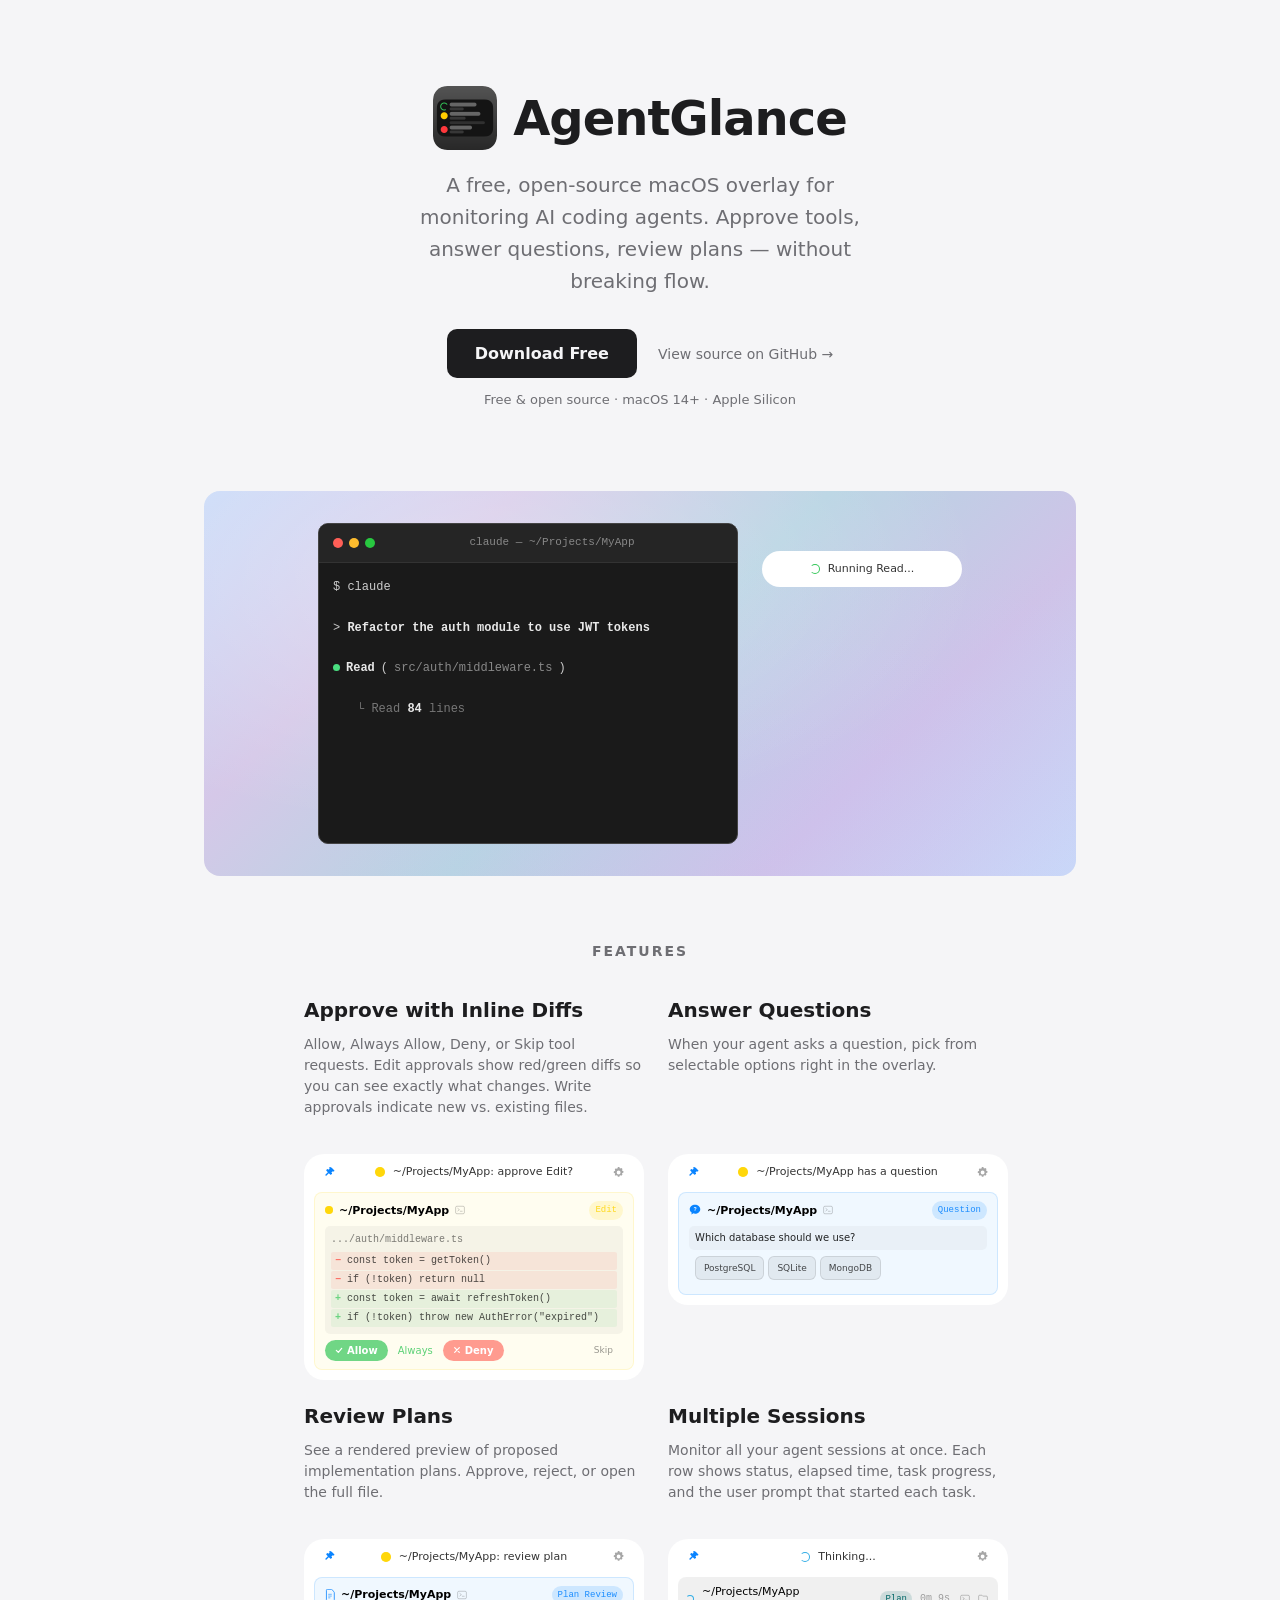
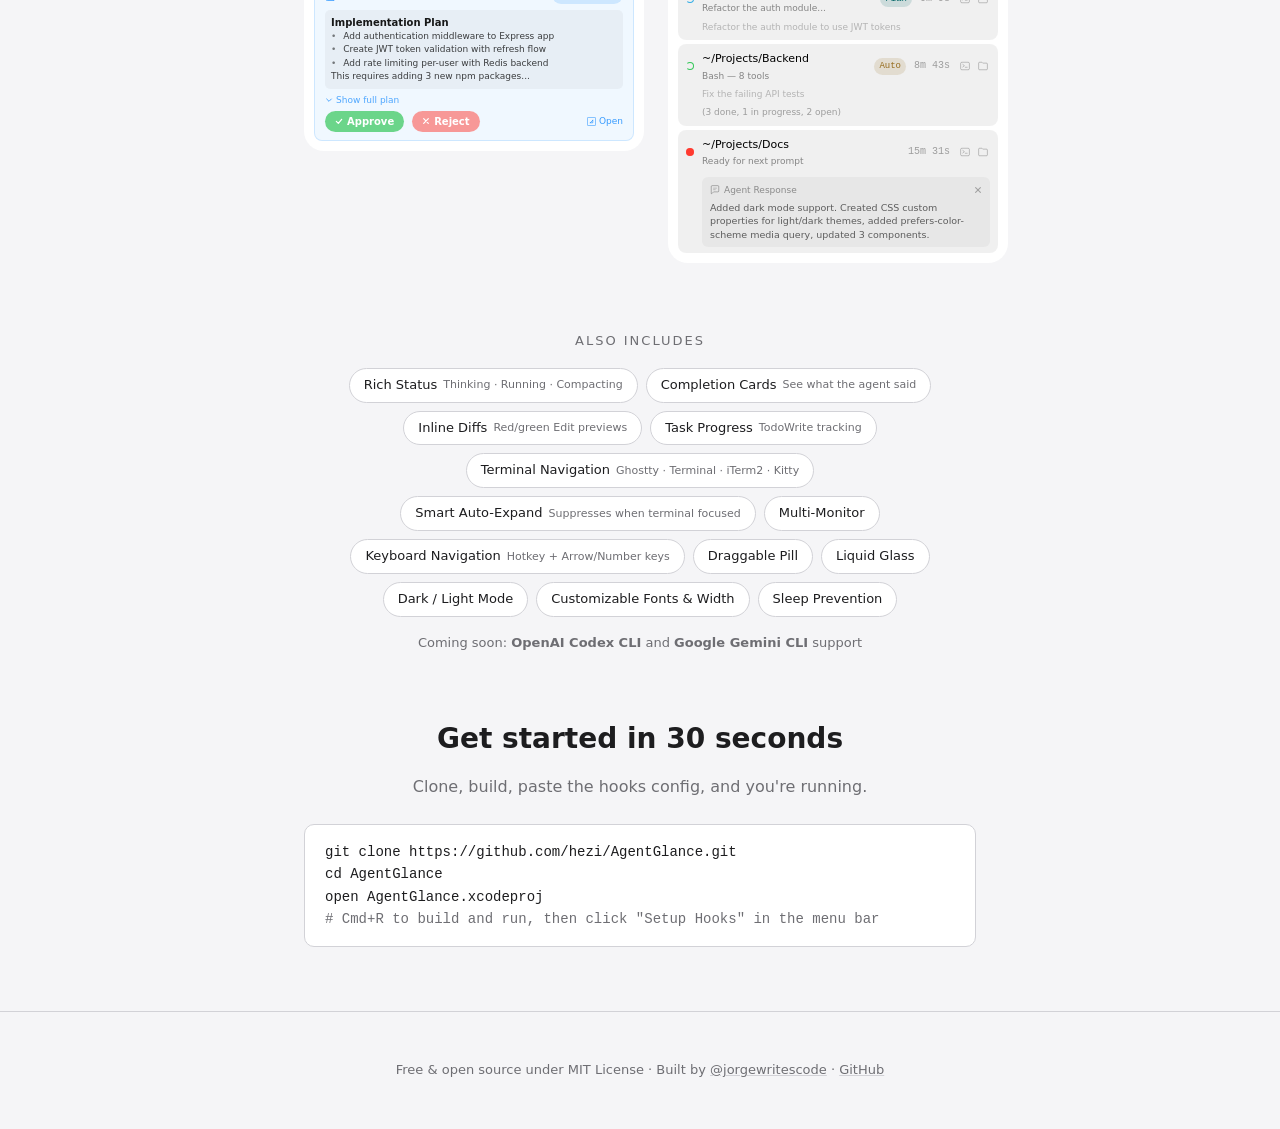
==== commit e497e8ce: "Fixed pill expansion animation jank on website." ====
--- a/docs/index.html
+++ b/docs/index.html
@@ -503,24 +503,22 @@
             align-items: center;
         }
 
+        /* Single container for pill + panel — transitions width as one unit */
         .ag-pill {
+            background: var(--pill-bg);
+            border-radius: 20px;
+            cursor: pointer;
+            transition: width 0.35s cubic-bezier(0.4,0,0.2,1);
+            overflow: hidden;
+            user-select: none;
+        }
+
+        .ag-pill-bar {
             display: flex;
             align-items: center;
             justify-content: center;
             height: 36px;
             padding: 0 16px;
-            border-radius: 18px;
-            background: var(--pill-bg);
-            cursor: pointer;
-            transition: width 0.35s cubic-bezier(0.4,0,0.2,1),
-                        border-radius 0.35s cubic-bezier(0.4,0,0.2,1);
-            overflow: hidden;
-            user-select: none;
-            position: relative;
-            z-index: 2;
-        }
-        .ag-pill.expanded {
-            border-radius: 20px 20px 0 0;
         }
 
         .ag-pill-header {
@@ -574,19 +572,18 @@
         .ag-pill-btn svg { fill: currentColor; }
 
         .ag-panel {
-            background: var(--pill-bg);
-            border-radius: 0 0 20px 20px;
-            padding: 2px 10px 10px;
+            padding: 0 10px;
             display: flex;
             flex-direction: column;
             gap: 4px;
             max-height: 0;
             overflow: hidden;
             opacity: 0;
-            transition: max-height 0.35s cubic-bezier(0.4,0,0.2,1), opacity 0.25s ease;
-            z-index: 1;
-        }
-        .ag-panel.visible { max-height: 600px; opacity: 1; }
+            transition: max-height 0.35s cubic-bezier(0.4,0,0.2,1),
+                        opacity 0.25s ease,
+                        padding 0.35s cubic-bezier(0.4,0,0.2,1);
+        }
+        .ag-panel.visible { max-height: 600px; opacity: 1; padding: 2px 10px 10px; }
 
         /* ── Rows ── */
         .ag .session-row {
@@ -1002,15 +999,17 @@
   container.innerHTML = `
     <div class="ag-wrap">
       <div class="ag-pill" style="width:${state.expanded ? state.width : state.collapsedWidth}px" data-id="${id}">
-        <div class="ag-pill-header">
-          <div class="ag-pill-label" data-label="${id}"></div>
-          <div class="ag-pill-buttons">
-            <button class="ag-pill-btn${state.pinned ? ' pinned' : ''}" data-pin="${id}" style="transform:rotate(${state.pinned ? 0 : 45}deg)">${state.pinned ? SF.pinFill : SF.pin}</button>
-            <button class="ag-pill-btn" data-settings="${id}">${SF.gear}</button>
+        <div class="ag-pill-bar">
+          <div class="ag-pill-header">
+            <div class="ag-pill-label" data-label="${id}"></div>
+            <div class="ag-pill-buttons">
+              <button class="ag-pill-btn${state.pinned ? ' pinned' : ''}" data-pin="${id}" style="transform:rotate(${state.pinned ? 0 : 45}deg)">${state.pinned ? SF.pinFill : SF.pin}</button>
+              <button class="ag-pill-btn" data-settings="${id}">${SF.gear}</button>
+            </div>
           </div>
         </div>
+        <div class="ag-panel" data-panel="${id}"></div>
       </div>
-      <div class="ag-panel" style="width:${state.width}px" data-panel="${id}"></div>
     </div>`;
 
   const pillEl = container.querySelector(`[data-id="${id}"]`);
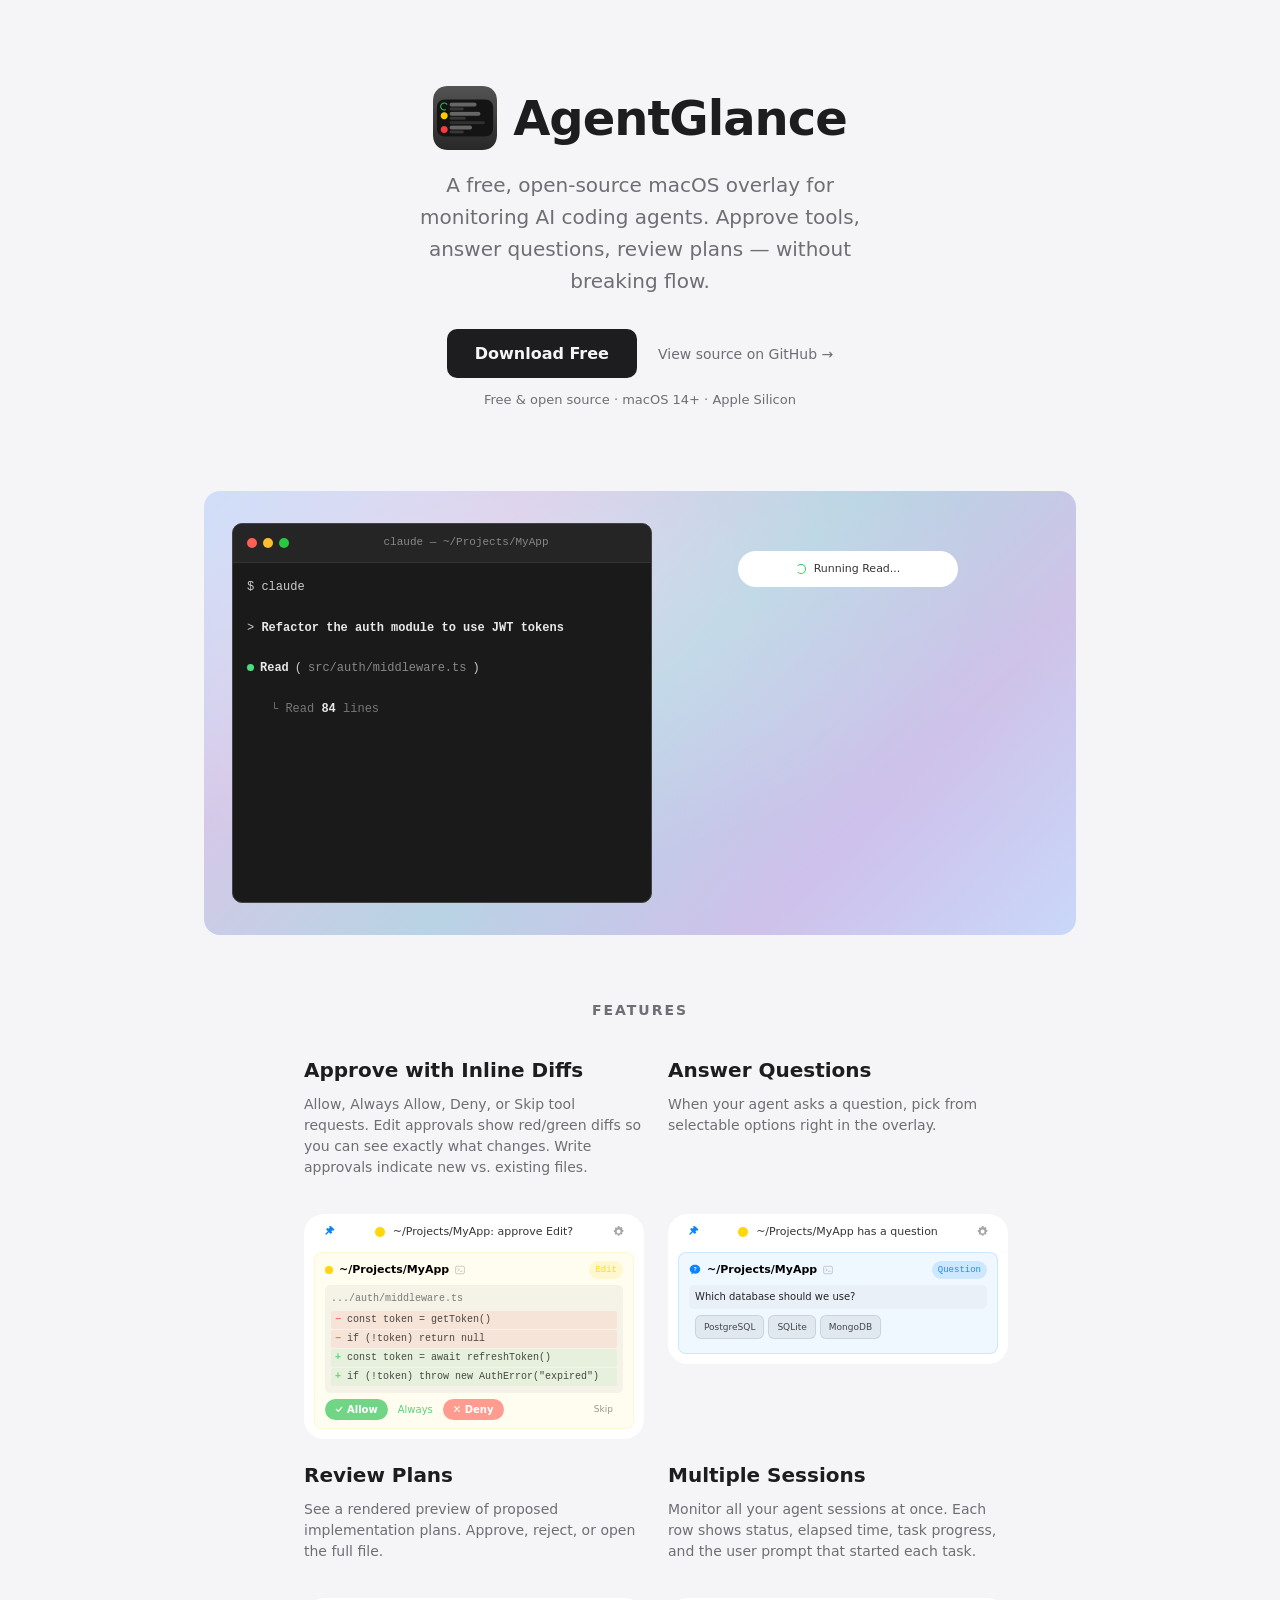
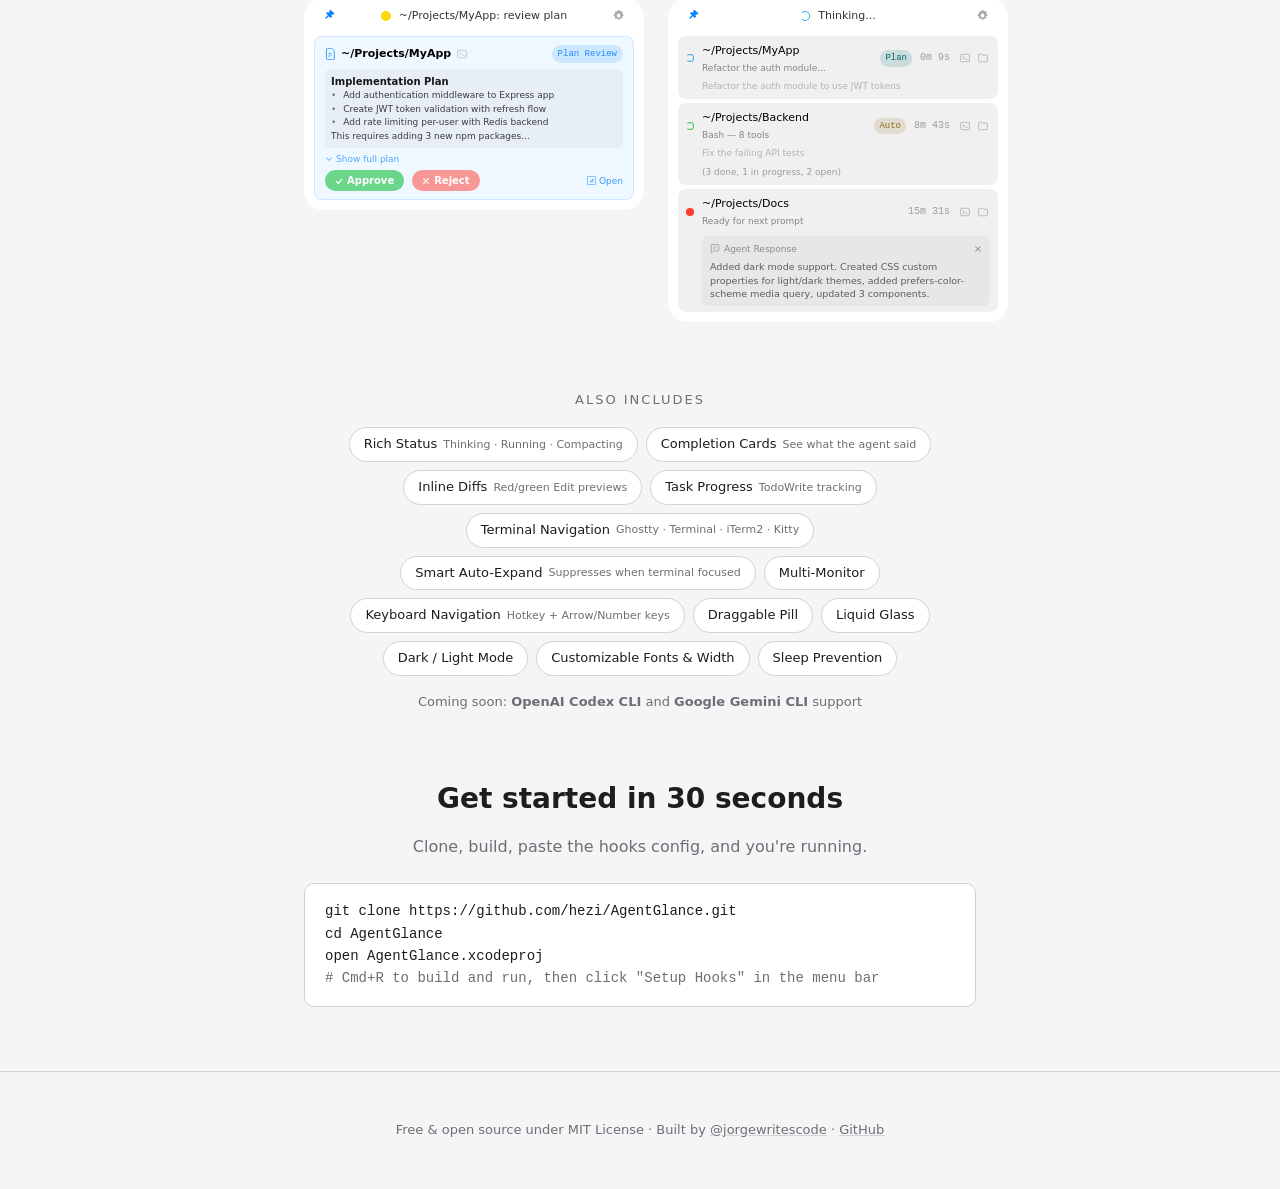
==== commit 31bbb19d: "more website tweaks" ====
--- a/docs/index.html
+++ b/docs/index.html
@@ -157,10 +157,9 @@
 
         .hero-walkthrough {
             display: flex;
-            justify-content: center;
-            align-items: flex-start;
             gap: 24px;
             position: relative;
+            height: 380px;
         }
 
         @media (max-width: 700px) {
@@ -287,7 +286,11 @@
             display: flex;
             flex-direction: column;
             align-items: center;
-            padding-top: 28px; /* align with terminal content area */
+            padding-top: 28px;
+            position: absolute;
+            right: 0;
+            top: 0;
+            width: 400px;
         }
 
         .hero-hint {
@@ -1222,7 +1225,7 @@
   pillText: 'AgentGlance',
   pillIndicator: 'idle',
   pillSubdued: true,
-  collapsedWidth: 200,
+  collapsedWidth: 220,
   width: 340,
   sessions: [],
 });
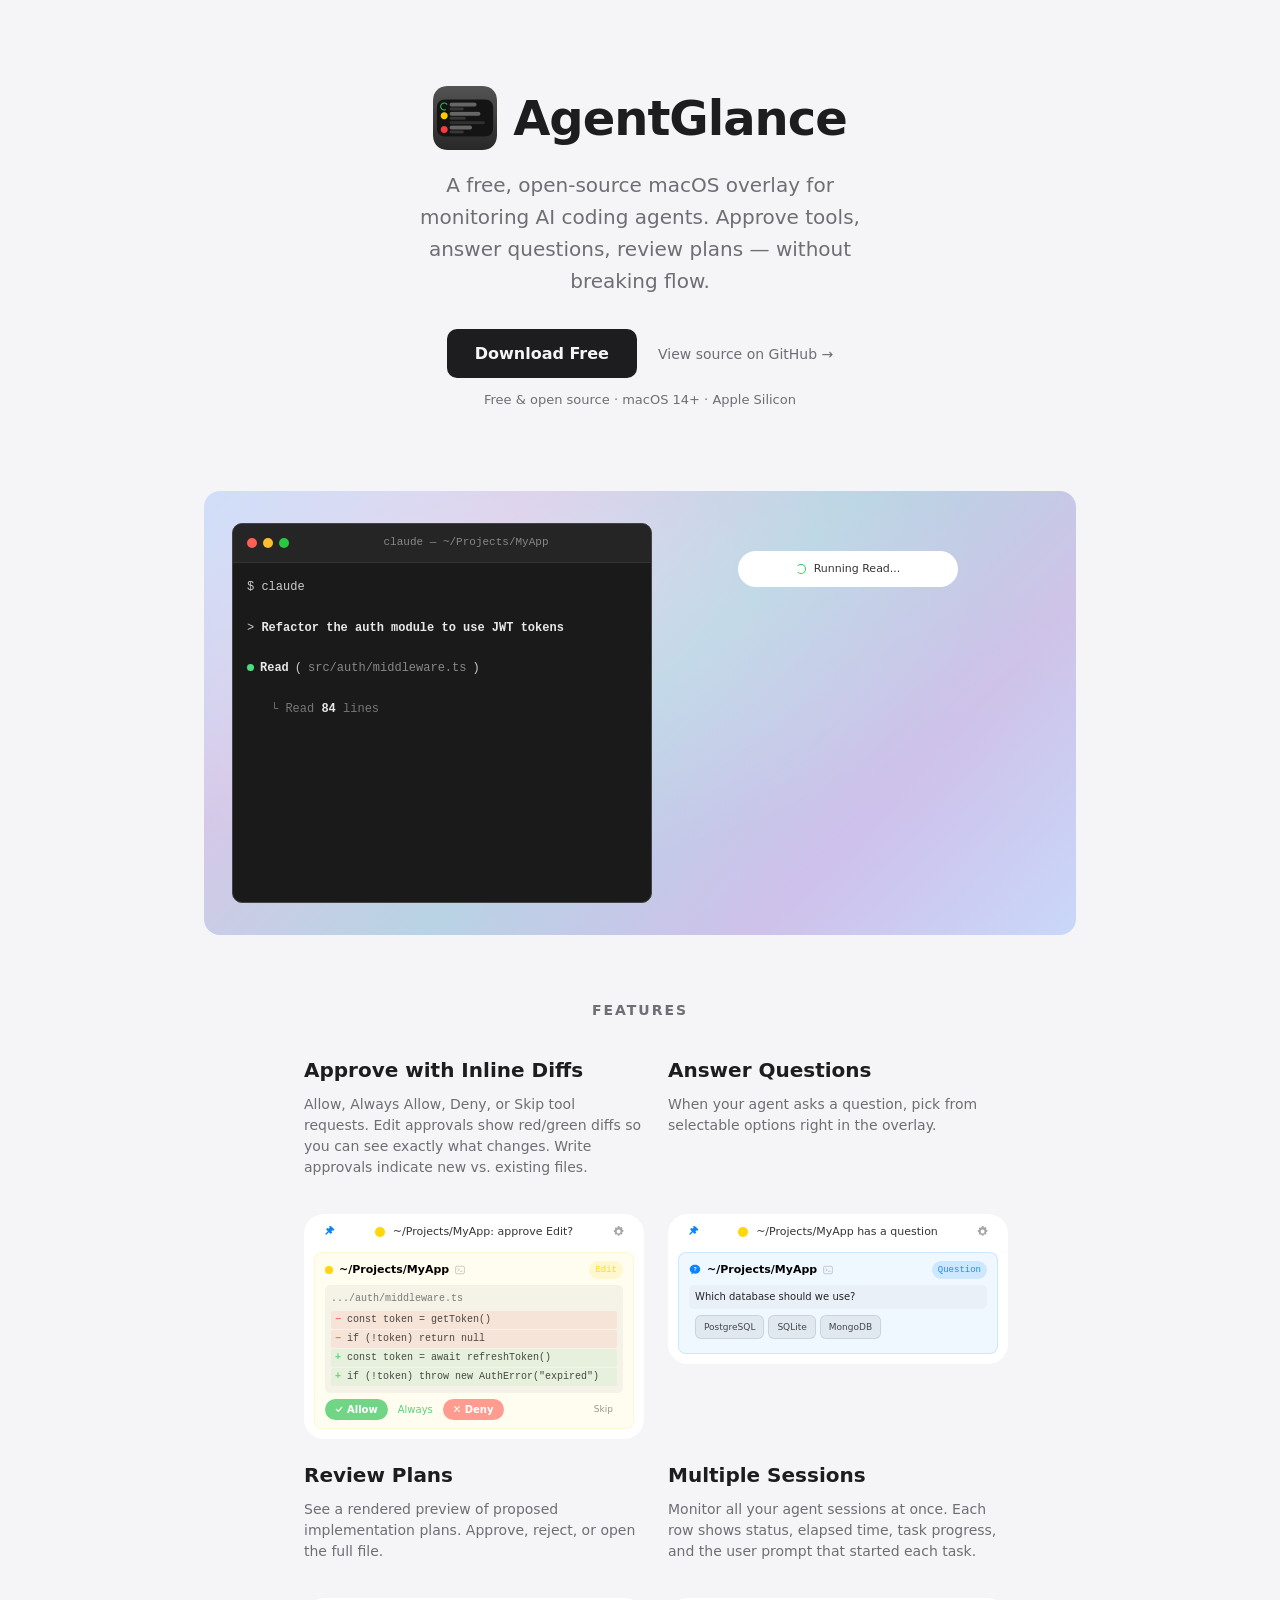
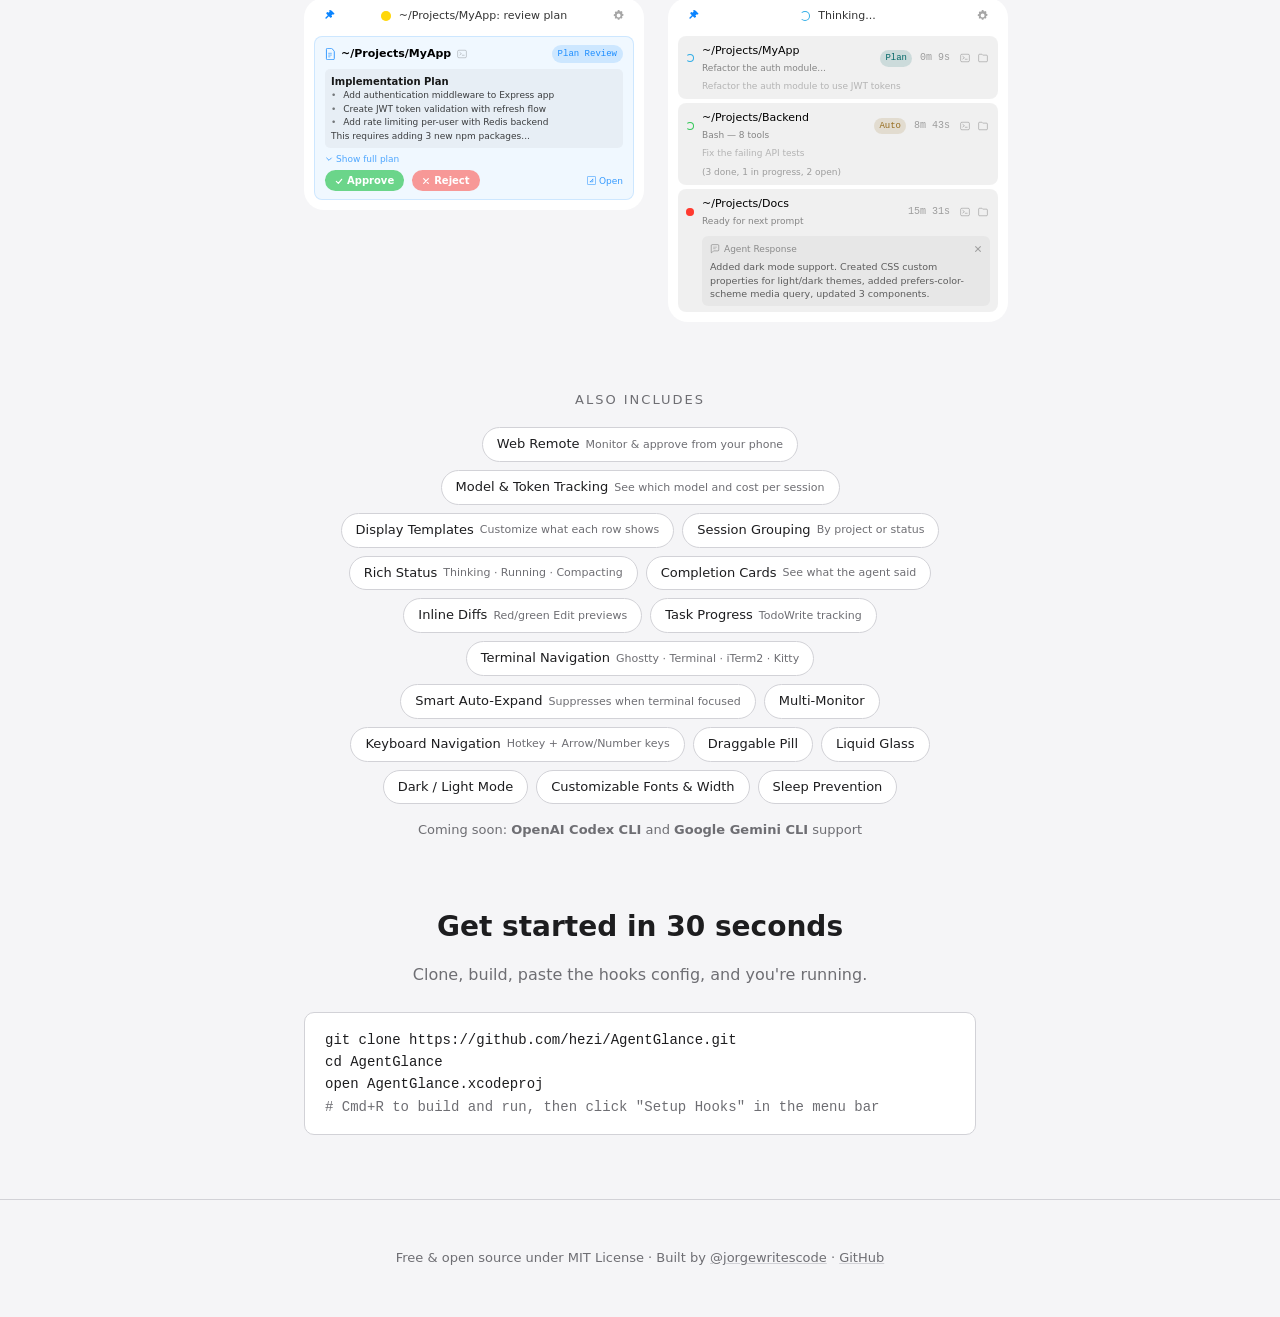
==== commit 04740477: "Add missing features to website and README Web remote, display templates, model/token tracking, sess" ====
--- a/docs/index.html
+++ b/docs/index.html
@@ -836,7 +836,7 @@
             <h1>AgentGlance</h1>
         </div>
         <p class="tagline">A free, open-source macOS overlay for monitoring AI coding agents. Approve tools, answer questions, review plans — without breaking flow.</p>
-        <a href="https://github.com/hezi/AgentGlance/releases" class="cta">Download Free</a>
+        <a href="https://github.com/hezi/AgentGlance/releases/download/v2.0.0/AgentGlance-v2.0.0.zip" class="cta">Download Free</a>
         <a href="https://github.com/hezi/AgentGlance" class="cta-secondary">View source on GitHub &rarr;</a>
         <span class="platform">Free &amp; open source &middot; macOS 14+ &middot; Apple Silicon</span>
     </section>
@@ -907,6 +907,10 @@
         <div class="also-includes">
             <h3>Also includes</h3>
             <div class="includes-strip">
+                <span class="includes-pill">Web Remote <span class="includes-sub">Monitor &amp; approve from your phone</span></span>
+                <span class="includes-pill">Model &amp; Token Tracking <span class="includes-sub">See which model and cost per session</span></span>
+                <span class="includes-pill">Display Templates <span class="includes-sub">Customize what each row shows</span></span>
+                <span class="includes-pill">Session Grouping <span class="includes-sub">By project or status</span></span>
                 <span class="includes-pill">Rich Status <span class="includes-sub">Thinking · Running · Compacting</span></span>
                 <span class="includes-pill">Completion Cards <span class="includes-sub">See what the agent said</span></span>
                 <span class="includes-pill">Inline Diffs <span class="includes-sub">Red/green Edit previews</span></span>
